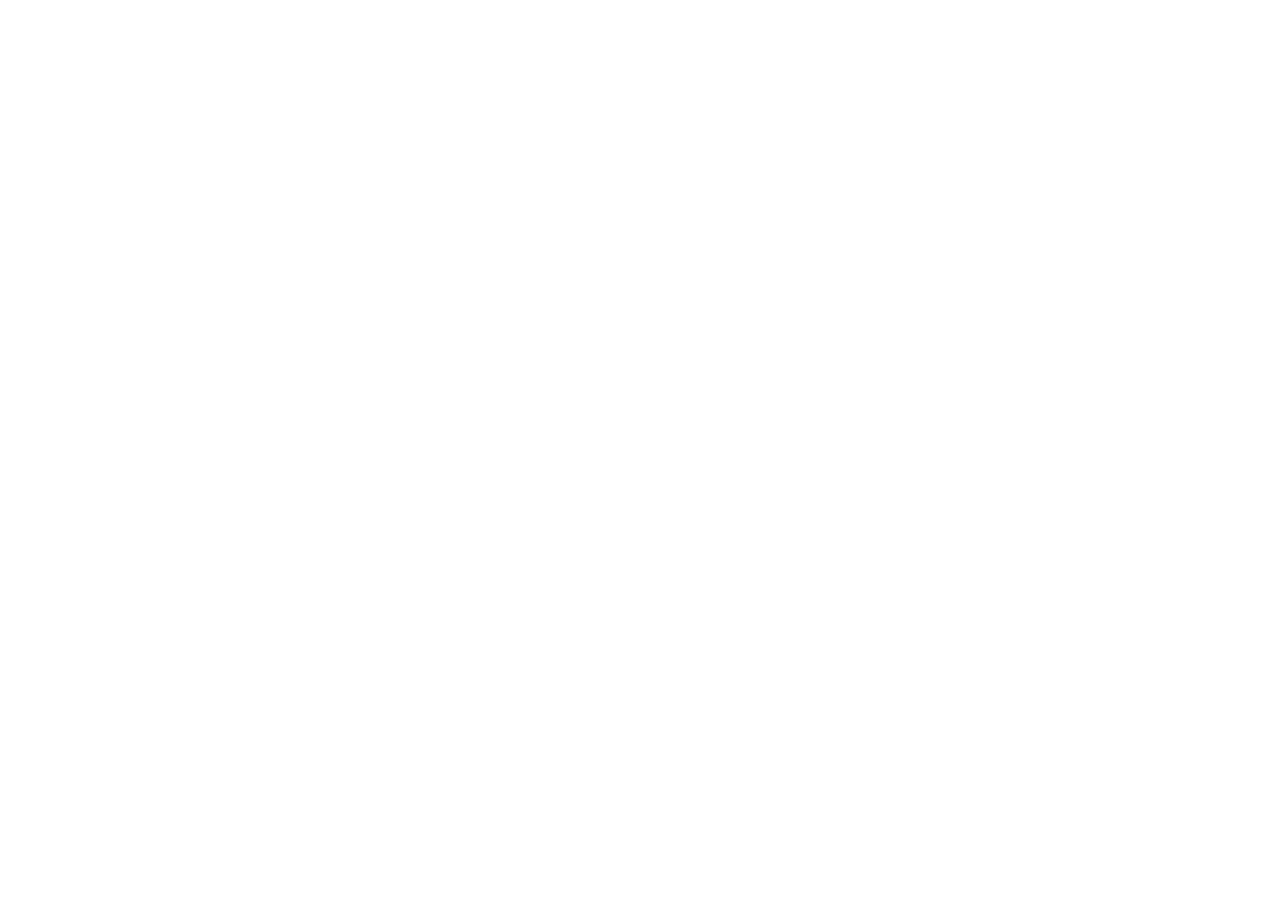
==== index.html @ 32420df8 "starting new repo" ====
<!DOCTYPE html>
<html lang="en">

<head>
    <meta charset="utf-8">
    <meta name="viewport" content="width=device-width, initial-scale=1, shrink-to-fit=no">
</head>

<body>
    <section id="app"></section>
    <script type="module">
        import init from '/pkg/package.js';
        init('/pkg/package_bg.wasm');
    </script>
</body>

</html>
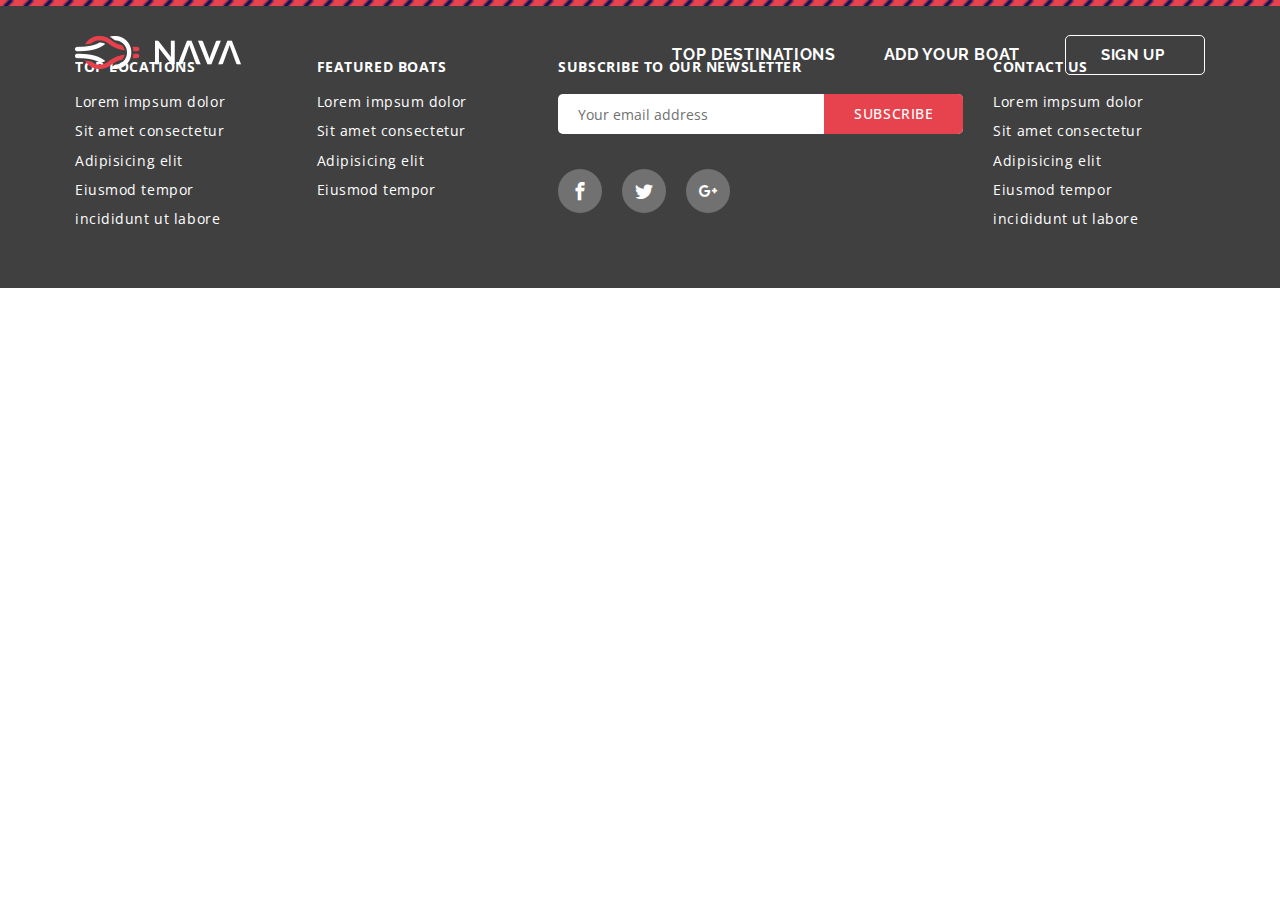
==== commit ad1b838c: "added theme" ====
--- a/index.html
+++ b/index.html
@@ -3,15 +3,117 @@
 
 <head>
     <meta charset="utf-8">
-    <meta name="viewport" content="width=device-width, initial-scale=1, shrink-to-fit=no">
+    <meta name="viewport" content="width=device-width, initial-scale=1, maximum-scale=1" />
+    <meta name="description" content="Traveling HTML5 Template" />
+    <meta name="author" content="Design Hooks" />
+    <link href="https://fonts.googleapis.com/css?family=Open+Sans:400,700|Raleway:400,700" rel="stylesheet" />
+    <link href="img/favicon.png" type="image/x-icon" rel="shortcut icon" />
+    <link href="css/screen.css" rel="stylesheet" />
 </head>
 
-<body>
-    <section id="app"></section>
+<body class="home" id="page">
+    <!-- Header -->
+    <header class="main-header">
+    <div class="container">
+        <div class="header-content">
+            <a href="index.html">
+                <img src="img/site-identity.png" alt="site identity" />
+            </a>
+
+            <nav class="site-nav">
+                <ul class="clean-list site-links">
+                <li>
+                    <a href="#">Top Destinations</a>
+                </li>
+                <li>
+                    <a href="#">Add your boat</a>
+                </li>
+                </ul>
+
+                <a href="#" class="btn btn-outlined">Sign up</a>
+            </nav>
+        </div>
+    </div>
+    </header>
+    <div class="content-box">
+        <section id="app"></section>
+    </div>
+
+    <!-- Footer -->
+    <footer class="main-footer">
+        <div class="container">
+           <div class="row">
+              <div class="col-md-5">
+                 <div class="widget widget_links">
+                    <h5 class="widget-title">Top Locations</h5>
+                    <ul>
+                       <li><a href="#">Lorem impsum dolor</a></li>
+                       <li><a href="#">Sit amet consectetur</a></li>
+                       <li><a href="#">Adipisicing elit</a></li>
+                       <li><a href="#">Eiusmod tempor</a></li>
+                       <li><a href="#">incididunt ut labore</a></li>
+                    </ul>
+                 </div>
+              </div>
+
+              <div class="col-md-5">
+                 <div class="widget widget_links">
+                    <h5 class="widget-title">Featured Boats</h5>
+                    <ul>
+                       <li><a href="#">Lorem impsum dolor</a></li>
+                       <li><a href="#">Sit amet consectetur</a></li>
+                       <li><a href="#">Adipisicing elit</a></li>
+                       <li><a href="#">Eiusmod tempor</a></li>
+                    </ul>
+                 </div>
+              </div>
+
+              <div class="col-md-9">
+                 <div class="widget widget_social">
+                    <h5 class="widget-title">Subscribe to our newsletter</h5>
+                    <form class="subscribe-form">
+                       <div class="input-line">
+                          <input type="text" name="subscribe-email" value="" placeholder="Your email address" />
+                       </div>
+                       <button type="button" name="subscribe-submit" class="btn btn-special no-icon">Subscribe</button>
+                    </form>
+
+                    <ul class="clean-list social-block">
+                       <li>
+                          <a href="#"><i class="icon-facebook"></i></a>
+                       </li>
+                       <li>
+                          <a href="#"><i class="icon-twitter"></i></a>
+                       </li>
+                       <li>
+                          <a href="#"><i class="icon-google-plus"></i></a>
+                       </li>
+                    </ul>
+                 </div>
+              </div>
+
+              <div class="col-md-5">
+                 <div class="widget widget_links">
+                    <h5 class="widget-title">Contact us</h5>
+                    <ul>
+                       <li><a href="#">Lorem impsum dolor</a></li>
+                       <li><a href="#">Sit amet consectetur</a></li>
+                       <li><a href="#">Adipisicing elit</a></li>
+                       <li><a href="#">Eiusmod tempor</a></li>
+                       <li><a href="#">incididunt ut labore</a></li>
+                    </ul>
+                 </div>
+              </div>
+           </div>
+        </div>
+     </footer>
+    <!-- Scripts -->
     <script type="module">
         import init from '/pkg/package.js';
         init('/pkg/package_bg.wasm');
     </script>
+    <script src="js/jquery.js"></script>
+    <script src="js/functions.js"></script>    
 </body>
 
 </html>--- a/css/screen.css
+++ b/css/screen.css
@@ -0,0 +1,3208 @@
+@charset "UTF-8";
+/* ------------------------------------------------------------------
+ * [Table of contents]
+ *
+ * 1. Reset
+ * 3. Bootsrap GS
+ * 2. Base Styling
+ * 4. Animations
+ * 5. WordPress Styles
+ * 6. Tables
+ * 7. Forms
+ * 8. Buttons
+ *
+ * 9. UI Components
+ * 		9.1. Header
+ * 		9.2. Footer
+ * 		9.3. Sections
+ * 		9.4. Components
+ *
+ * ------------------------------------------------------------------ */
+/* */
+/* */
+/* */
+/* */
+/* ----------------- 1. Reset ----------------- */
+html {
+  font-family: sans-serif;
+  -ms-text-size-adjust: 100%;
+  -webkit-text-size-adjust: 100%;
+}
+
+body {
+  margin: 0;
+}
+
+article, aside, details, figcaption, figure, footer, header, hgroup, main, menu, nav, section, summary {
+  display: block;
+}
+
+audio, canvas, progress, video {
+  display: inline-block;
+  vertical-align: baseline;
+}
+
+audio:not([controls]) {
+  display: none;
+  height: 0;
+}
+
+[hidden], template {
+  display: none;
+}
+
+a {
+  background-color: transparent;
+}
+a:active, a:hover {
+  outline: 0;
+}
+
+abbr[title] {
+  border-bottom: 1px dotted;
+}
+
+b, strong {
+  font-weight: bold;
+}
+
+dfn {
+  font-style: italic;
+}
+
+h1 {
+  font-size: 2em;
+  margin: 0.67em 0;
+}
+
+mark {
+  background: #ff0;
+  color: #000;
+}
+
+small {
+  font-size: 80%;
+}
+
+sub {
+  font-size: 75%;
+  line-height: 0;
+  position: relative;
+  vertical-align: baseline;
+}
+
+sup {
+  font-size: 75%;
+  line-height: 0;
+  position: relative;
+  vertical-align: baseline;
+  top: -0.5em;
+}
+
+sub {
+  bottom: -0.25em;
+}
+
+img {
+  border: 0;
+}
+
+svg:not(:root) {
+  overflow: hidden;
+}
+
+figure {
+  margin: 1em 40px;
+}
+
+hr {
+  -webkit-box-sizing: content-box;
+  -moz-box-sizing: content-box;
+  box-sizing: content-box;
+  height: 0;
+}
+
+pre {
+  overflow: auto;
+}
+
+code, kbd, pre, samp {
+  font-family: monospace, monospace;
+  font-size: 1em;
+}
+
+button, input, optgroup, select, textarea {
+  color: inherit;
+  font: inherit;
+  margin: 0;
+}
+
+button {
+  overflow: visible;
+  text-transform: none;
+}
+
+select {
+  text-transform: none;
+}
+
+button, html input[type="button"] {
+  -webkit-appearance: button;
+  cursor: pointer;
+}
+
+input[type="reset"], input[type="submit"] {
+  -webkit-appearance: button;
+  cursor: pointer;
+}
+
+button[disabled], html input[disabled] {
+  cursor: default;
+}
+
+button::-moz-focus-inner {
+  border: 0;
+  padding: 0;
+}
+
+input {
+  line-height: normal;
+}
+input::-moz-focus-inner {
+  border: 0;
+  padding: 0;
+}
+input[type="checkbox"], input[type="radio"] {
+  -webkit-box-sizing: border-box;
+  -moz-box-sizing: border-box;
+  box-sizing: border-box;
+  padding: 0;
+}
+input[type="number"]::-webkit-inner-spin-button, input[type="number"]::-webkit-outer-spin-button {
+  height: auto;
+}
+input[type="search"] {
+  -webkit-appearance: textfield;
+  -webkit-box-sizing: content-box;
+  -moz-box-sizing: content-box;
+  box-sizing: content-box;
+}
+input[type="search"]::-webkit-search-cancel-button, input[type="search"]::-webkit-search-decoration {
+  -webkit-appearance: none;
+}
+
+fieldset {
+  border: 1px solid #c0c0c0;
+  margin: 0 2px;
+  padding: 0.35em 0.625em 0.75em;
+}
+
+legend {
+  border: 0;
+  padding: 0;
+}
+
+textarea {
+  overflow: auto;
+}
+
+optgroup {
+  font-weight: bold;
+}
+
+table {
+  border-collapse: collapse;
+  border-spacing: 0;
+}
+
+td, th {
+  padding: 0;
+}
+
+/* ----------------- 2. Grid System ----------------- */
+.img-responsive {
+  display: block;
+  max-width: 100%;
+  height: auto;
+}
+
+.img-rounded {
+  border-radius: 6px;
+}
+
+.img-thumbnail {
+  padding: 4px;
+  line-height: 1.42857;
+  background-color: #ffffff;
+  border: 1px solid #dddddd;
+  border-radius: 4px;
+  -webkit-transition: all 0.2s ease-in-out;
+  -o-transition: all 0.2s ease-in-out;
+  transition: all 0.2s ease-in-out;
+  display: inline-block;
+  max-width: 100%;
+  height: auto;
+}
+
+.img-circle {
+  border-radius: 50%;
+}
+
+hr {
+  margin-top: 20px;
+  margin-bottom: 20px;
+  border: 0;
+  border-top: 1px solid #eeeeee;
+}
+
+.sr-only {
+  position: absolute;
+  width: 1px;
+  height: 1px;
+  margin: -1px;
+  padding: 0;
+  overflow: hidden;
+  clip: rect(0, 0, 0, 0);
+  border: 0;
+}
+
+.sr-only-focusable:active, .sr-only-focusable:focus {
+  position: static;
+  width: auto;
+  height: auto;
+  margin: 0;
+  overflow: visible;
+  clip: auto;
+}
+
+[role="button"] {
+  cursor: pointer;
+}
+
+.container, .container-fluid {
+  margin-right: auto;
+  margin-left: auto;
+  padding-left: 15px;
+  padding-right: 15px;
+}
+
+@media (min-width: 768px) {
+  .container {
+    width: 740px;
+  }
+}
+@media (min-width: 992px) {
+  .container {
+    width: 960px;
+  }
+}
+@media (min-width: 1200px) {
+  .container {
+    width: 1160px;
+  }
+}
+.row {
+  margin-left: -15px;
+  margin-right: -15px;
+}
+
+.col-xs-1, .col-sm-1, .col-md-1, .col-lg-1, .col-xs-2, .col-sm-2, .col-md-2, .col-lg-2, .col-xs-3, .col-sm-3, .col-md-3, .col-lg-3, .col-xs-4, .col-sm-4, .col-md-4, .col-lg-4, .col-xs-5, .col-sm-5, .col-md-5, .col-lg-5, .col-xs-6, .col-sm-6, .col-md-6, .col-lg-6, .col-xs-7, .col-sm-7, .col-md-7, .col-lg-7, .col-xs-8, .col-sm-8, .col-md-8, .col-lg-8, .col-xs-9, .col-sm-9, .col-md-9, .col-lg-9, .col-xs-10, .col-sm-10, .col-md-10, .col-lg-10, .col-xs-11, .col-sm-11, .col-md-11, .col-lg-11, .col-xs-12, .col-sm-12, .col-md-12, .col-lg-12, .col-xs-13, .col-sm-13, .col-md-13, .col-lg-13, .col-xs-14, .col-sm-14, .col-md-14, .col-lg-14, .col-xs-15, .col-sm-15, .col-md-15, .col-lg-15, .col-xs-16, .col-sm-16, .col-md-16, .col-lg-16, .col-xs-17, .col-sm-17, .col-md-17, .col-lg-17, .col-xs-18, .col-sm-18, .col-md-18, .col-lg-18, .col-xs-19, .col-sm-19, .col-md-19, .col-lg-19, .col-xs-20, .col-sm-20, .col-md-20, .col-lg-20, .col-xs-21, .col-sm-21, .col-md-21, .col-lg-21, .col-xs-22, .col-sm-22, .col-md-22, .col-lg-22, .col-xs-23, .col-sm-23, .col-md-23, .col-lg-23, .col-xs-24, .col-sm-24, .col-md-24, .col-lg-24 {
+  position: relative;
+  min-height: 1px;
+  padding-left: 15px;
+  padding-right: 15px;
+}
+
+.col-xs-1, .col-xs-2, .col-xs-3, .col-xs-4, .col-xs-5, .col-xs-6, .col-xs-7, .col-xs-8, .col-xs-9, .col-xs-10, .col-xs-11, .col-xs-12, .col-xs-13, .col-xs-14, .col-xs-15, .col-xs-16, .col-xs-17, .col-xs-18, .col-xs-19, .col-xs-20, .col-xs-21, .col-xs-22, .col-xs-23 {
+  float: left;
+}
+
+.col-xs-24 {
+  float: left;
+  width: 100%;
+}
+
+.col-xs-23 {
+  width: 95.83333%;
+}
+
+.col-xs-22 {
+  width: 91.66667%;
+}
+
+.col-xs-21 {
+  width: 87.5%;
+}
+
+.col-xs-20 {
+  width: 83.33333%;
+}
+
+.col-xs-19 {
+  width: 79.16667%;
+}
+
+.col-xs-18 {
+  width: 75%;
+}
+
+.col-xs-17 {
+  width: 70.83333%;
+}
+
+.col-xs-16 {
+  width: 66.66667%;
+}
+
+.col-xs-15 {
+  width: 62.5%;
+}
+
+.col-xs-14 {
+  width: 58.33333%;
+}
+
+.col-xs-13 {
+  width: 54.16667%;
+}
+
+.col-xs-12 {
+  width: 50%;
+}
+
+.col-xs-11 {
+  width: 45.83333%;
+}
+
+.col-xs-10 {
+  width: 41.66667%;
+}
+
+.col-xs-9 {
+  width: 37.5%;
+}
+
+.col-xs-8 {
+  width: 33.33333%;
+}
+
+.col-xs-7 {
+  width: 29.16667%;
+}
+
+.col-xs-6 {
+  width: 25%;
+}
+
+.col-xs-5 {
+  width: 20.83333%;
+}
+
+.col-xs-4 {
+  width: 16.66667%;
+}
+
+.col-xs-3 {
+  width: 12.5%;
+}
+
+.col-xs-2 {
+  width: 8.33333%;
+}
+
+.col-xs-1 {
+  width: 4.16667%;
+}
+
+.col-xs-pull-24 {
+  right: 100%;
+}
+
+.col-xs-pull-23 {
+  right: 95.83333%;
+}
+
+.col-xs-pull-22 {
+  right: 91.66667%;
+}
+
+.col-xs-pull-21 {
+  right: 87.5%;
+}
+
+.col-xs-pull-20 {
+  right: 83.33333%;
+}
+
+.col-xs-pull-19 {
+  right: 79.16667%;
+}
+
+.col-xs-pull-18 {
+  right: 75%;
+}
+
+.col-xs-pull-17 {
+  right: 70.83333%;
+}
+
+.col-xs-pull-16 {
+  right: 66.66667%;
+}
+
+.col-xs-pull-15 {
+  right: 62.5%;
+}
+
+.col-xs-pull-14 {
+  right: 58.33333%;
+}
+
+.col-xs-pull-13 {
+  right: 54.16667%;
+}
+
+.col-xs-pull-12 {
+  right: 50%;
+}
+
+.col-xs-pull-11 {
+  right: 45.83333%;
+}
+
+.col-xs-pull-10 {
+  right: 41.66667%;
+}
+
+.col-xs-pull-9 {
+  right: 37.5%;
+}
+
+.col-xs-pull-8 {
+  right: 33.33333%;
+}
+
+.col-xs-pull-7 {
+  right: 29.16667%;
+}
+
+.col-xs-pull-6 {
+  right: 25%;
+}
+
+.col-xs-pull-5 {
+  right: 20.83333%;
+}
+
+.col-xs-pull-4 {
+  right: 16.66667%;
+}
+
+.col-xs-pull-3 {
+  right: 12.5%;
+}
+
+.col-xs-pull-2 {
+  right: 8.33333%;
+}
+
+.col-xs-pull-1 {
+  right: 4.16667%;
+}
+
+.col-xs-pull-0 {
+  right: auto;
+}
+
+.col-xs-push-24 {
+  left: 100%;
+}
+
+.col-xs-push-23 {
+  left: 95.83333%;
+}
+
+.col-xs-push-22 {
+  left: 91.66667%;
+}
+
+.col-xs-push-21 {
+  left: 87.5%;
+}
+
+.col-xs-push-20 {
+  left: 83.33333%;
+}
+
+.col-xs-push-19 {
+  left: 79.16667%;
+}
+
+.col-xs-push-18 {
+  left: 75%;
+}
+
+.col-xs-push-17 {
+  left: 70.83333%;
+}
+
+.col-xs-push-16 {
+  left: 66.66667%;
+}
+
+.col-xs-push-15 {
+  left: 62.5%;
+}
+
+.col-xs-push-14 {
+  left: 58.33333%;
+}
+
+.col-xs-push-13 {
+  left: 54.16667%;
+}
+
+.col-xs-push-12 {
+  left: 50%;
+}
+
+.col-xs-push-11 {
+  left: 45.83333%;
+}
+
+.col-xs-push-10 {
+  left: 41.66667%;
+}
+
+.col-xs-push-9 {
+  left: 37.5%;
+}
+
+.col-xs-push-8 {
+  left: 33.33333%;
+}
+
+.col-xs-push-7 {
+  left: 29.16667%;
+}
+
+.col-xs-push-6 {
+  left: 25%;
+}
+
+.col-xs-push-5 {
+  left: 20.83333%;
+}
+
+.col-xs-push-4 {
+  left: 16.66667%;
+}
+
+.col-xs-push-3 {
+  left: 12.5%;
+}
+
+.col-xs-push-2 {
+  left: 8.33333%;
+}
+
+.col-xs-push-1 {
+  left: 4.16667%;
+}
+
+.col-xs-push-0 {
+  left: auto;
+}
+
+.col-xs-offset-24 {
+  margin-left: 100%;
+}
+
+.col-xs-offset-23 {
+  margin-left: 95.83333%;
+}
+
+.col-xs-offset-22 {
+  margin-left: 91.66667%;
+}
+
+.col-xs-offset-21 {
+  margin-left: 87.5%;
+}
+
+.col-xs-offset-20 {
+  margin-left: 83.33333%;
+}
+
+.col-xs-offset-19 {
+  margin-left: 79.16667%;
+}
+
+.col-xs-offset-18 {
+  margin-left: 75%;
+}
+
+.col-xs-offset-17 {
+  margin-left: 70.83333%;
+}
+
+.col-xs-offset-16 {
+  margin-left: 66.66667%;
+}
+
+.col-xs-offset-15 {
+  margin-left: 62.5%;
+}
+
+.col-xs-offset-14 {
+  margin-left: 58.33333%;
+}
+
+.col-xs-offset-13 {
+  margin-left: 54.16667%;
+}
+
+.col-xs-offset-12 {
+  margin-left: 50%;
+}
+
+.col-xs-offset-11 {
+  margin-left: 45.83333%;
+}
+
+.col-xs-offset-10 {
+  margin-left: 41.66667%;
+}
+
+.col-xs-offset-9 {
+  margin-left: 37.5%;
+}
+
+.col-xs-offset-8 {
+  margin-left: 33.33333%;
+}
+
+.col-xs-offset-7 {
+  margin-left: 29.16667%;
+}
+
+.col-xs-offset-6 {
+  margin-left: 25%;
+}
+
+.col-xs-offset-5 {
+  margin-left: 20.83333%;
+}
+
+.col-xs-offset-4 {
+  margin-left: 16.66667%;
+}
+
+.col-xs-offset-3 {
+  margin-left: 12.5%;
+}
+
+.col-xs-offset-2 {
+  margin-left: 8.33333%;
+}
+
+.col-xs-offset-1 {
+  margin-left: 4.16667%;
+}
+
+.col-xs-offset-0 {
+  margin-left: 0%;
+}
+
+@media (min-width: 768px) {
+  .col-sm-1, .col-sm-2, .col-sm-3, .col-sm-4, .col-sm-5, .col-sm-6, .col-sm-7, .col-sm-8, .col-sm-9, .col-sm-10, .col-sm-11, .col-sm-12, .col-sm-13, .col-sm-14, .col-sm-15, .col-sm-16, .col-sm-17, .col-sm-18, .col-sm-19, .col-sm-20, .col-sm-21, .col-sm-22, .col-sm-23 {
+    float: left;
+  }
+
+  .col-sm-24 {
+    float: left;
+    width: 100%;
+  }
+
+  .col-sm-23 {
+    width: 95.83333%;
+  }
+
+  .col-sm-22 {
+    width: 91.66667%;
+  }
+
+  .col-sm-21 {
+    width: 87.5%;
+  }
+
+  .col-sm-20 {
+    width: 83.33333%;
+  }
+
+  .col-sm-19 {
+    width: 79.16667%;
+  }
+
+  .col-sm-18 {
+    width: 75%;
+  }
+
+  .col-sm-17 {
+    width: 70.83333%;
+  }
+
+  .col-sm-16 {
+    width: 66.66667%;
+  }
+
+  .col-sm-15 {
+    width: 62.5%;
+  }
+
+  .col-sm-14 {
+    width: 58.33333%;
+  }
+
+  .col-sm-13 {
+    width: 54.16667%;
+  }
+
+  .col-sm-12 {
+    width: 50%;
+  }
+
+  .col-sm-11 {
+    width: 45.83333%;
+  }
+
+  .col-sm-10 {
+    width: 41.66667%;
+  }
+
+  .col-sm-9 {
+    width: 37.5%;
+  }
+
+  .col-sm-8 {
+    width: 33.33333%;
+  }
+
+  .col-sm-7 {
+    width: 29.16667%;
+  }
+
+  .col-sm-6 {
+    width: 25%;
+  }
+
+  .col-sm-5 {
+    width: 20.83333%;
+  }
+
+  .col-sm-4 {
+    width: 16.66667%;
+  }
+
+  .col-sm-3 {
+    width: 12.5%;
+  }
+
+  .col-sm-2 {
+    width: 8.33333%;
+  }
+
+  .col-sm-1 {
+    width: 4.16667%;
+  }
+
+  .col-sm-pull-24 {
+    right: 100%;
+  }
+
+  .col-sm-pull-23 {
+    right: 95.83333%;
+  }
+
+  .col-sm-pull-22 {
+    right: 91.66667%;
+  }
+
+  .col-sm-pull-21 {
+    right: 87.5%;
+  }
+
+  .col-sm-pull-20 {
+    right: 83.33333%;
+  }
+
+  .col-sm-pull-19 {
+    right: 79.16667%;
+  }
+
+  .col-sm-pull-18 {
+    right: 75%;
+  }
+
+  .col-sm-pull-17 {
+    right: 70.83333%;
+  }
+
+  .col-sm-pull-16 {
+    right: 66.66667%;
+  }
+
+  .col-sm-pull-15 {
+    right: 62.5%;
+  }
+
+  .col-sm-pull-14 {
+    right: 58.33333%;
+  }
+
+  .col-sm-pull-13 {
+    right: 54.16667%;
+  }
+
+  .col-sm-pull-12 {
+    right: 50%;
+  }
+
+  .col-sm-pull-11 {
+    right: 45.83333%;
+  }
+
+  .col-sm-pull-10 {
+    right: 41.66667%;
+  }
+
+  .col-sm-pull-9 {
+    right: 37.5%;
+  }
+
+  .col-sm-pull-8 {
+    right: 33.33333%;
+  }
+
+  .col-sm-pull-7 {
+    right: 29.16667%;
+  }
+
+  .col-sm-pull-6 {
+    right: 25%;
+  }
+
+  .col-sm-pull-5 {
+    right: 20.83333%;
+  }
+
+  .col-sm-pull-4 {
+    right: 16.66667%;
+  }
+
+  .col-sm-pull-3 {
+    right: 12.5%;
+  }
+
+  .col-sm-pull-2 {
+    right: 8.33333%;
+  }
+
+  .col-sm-pull-1 {
+    right: 4.16667%;
+  }
+
+  .col-sm-pull-0 {
+    right: auto;
+  }
+
+  .col-sm-push-24 {
+    left: 100%;
+  }
+
+  .col-sm-push-23 {
+    left: 95.83333%;
+  }
+
+  .col-sm-push-22 {
+    left: 91.66667%;
+  }
+
+  .col-sm-push-21 {
+    left: 87.5%;
+  }
+
+  .col-sm-push-20 {
+    left: 83.33333%;
+  }
+
+  .col-sm-push-19 {
+    left: 79.16667%;
+  }
+
+  .col-sm-push-18 {
+    left: 75%;
+  }
+
+  .col-sm-push-17 {
+    left: 70.83333%;
+  }
+
+  .col-sm-push-16 {
+    left: 66.66667%;
+  }
+
+  .col-sm-push-15 {
+    left: 62.5%;
+  }
+
+  .col-sm-push-14 {
+    left: 58.33333%;
+  }
+
+  .col-sm-push-13 {
+    left: 54.16667%;
+  }
+
+  .col-sm-push-12 {
+    left: 50%;
+  }
+
+  .col-sm-push-11 {
+    left: 45.83333%;
+  }
+
+  .col-sm-push-10 {
+    left: 41.66667%;
+  }
+
+  .col-sm-push-9 {
+    left: 37.5%;
+  }
+
+  .col-sm-push-8 {
+    left: 33.33333%;
+  }
+
+  .col-sm-push-7 {
+    left: 29.16667%;
+  }
+
+  .col-sm-push-6 {
+    left: 25%;
+  }
+
+  .col-sm-push-5 {
+    left: 20.83333%;
+  }
+
+  .col-sm-push-4 {
+    left: 16.66667%;
+  }
+
+  .col-sm-push-3 {
+    left: 12.5%;
+  }
+
+  .col-sm-push-2 {
+    left: 8.33333%;
+  }
+
+  .col-sm-push-1 {
+    left: 4.16667%;
+  }
+
+  .col-sm-push-0 {
+    left: auto;
+  }
+
+  .col-sm-offset-24 {
+    margin-left: 100%;
+  }
+
+  .col-sm-offset-23 {
+    margin-left: 95.83333%;
+  }
+
+  .col-sm-offset-22 {
+    margin-left: 91.66667%;
+  }
+
+  .col-sm-offset-21 {
+    margin-left: 87.5%;
+  }
+
+  .col-sm-offset-20 {
+    margin-left: 83.33333%;
+  }
+
+  .col-sm-offset-19 {
+    margin-left: 79.16667%;
+  }
+
+  .col-sm-offset-18 {
+    margin-left: 75%;
+  }
+
+  .col-sm-offset-17 {
+    margin-left: 70.83333%;
+  }
+
+  .col-sm-offset-16 {
+    margin-left: 66.66667%;
+  }
+
+  .col-sm-offset-15 {
+    margin-left: 62.5%;
+  }
+
+  .col-sm-offset-14 {
+    margin-left: 58.33333%;
+  }
+
+  .col-sm-offset-13 {
+    margin-left: 54.16667%;
+  }
+
+  .col-sm-offset-12 {
+    margin-left: 50%;
+  }
+
+  .col-sm-offset-11 {
+    margin-left: 45.83333%;
+  }
+
+  .col-sm-offset-10 {
+    margin-left: 41.66667%;
+  }
+
+  .col-sm-offset-9 {
+    margin-left: 37.5%;
+  }
+
+  .col-sm-offset-8 {
+    margin-left: 33.33333%;
+  }
+
+  .col-sm-offset-7 {
+    margin-left: 29.16667%;
+  }
+
+  .col-sm-offset-6 {
+    margin-left: 25%;
+  }
+
+  .col-sm-offset-5 {
+    margin-left: 20.83333%;
+  }
+
+  .col-sm-offset-4 {
+    margin-left: 16.66667%;
+  }
+
+  .col-sm-offset-3 {
+    margin-left: 12.5%;
+  }
+
+  .col-sm-offset-2 {
+    margin-left: 8.33333%;
+  }
+
+  .col-sm-offset-1 {
+    margin-left: 4.16667%;
+  }
+
+  .col-sm-offset-0 {
+    margin-left: 0%;
+  }
+}
+@media (min-width: 992px) {
+  .col-md-1, .col-md-2, .col-md-3, .col-md-4, .col-md-5, .col-md-6, .col-md-7, .col-md-8, .col-md-9, .col-md-10, .col-md-11, .col-md-12, .col-md-13, .col-md-14, .col-md-15, .col-md-16, .col-md-17, .col-md-18, .col-md-19, .col-md-20, .col-md-21, .col-md-22, .col-md-23 {
+    float: left;
+  }
+
+  .col-md-24 {
+    float: left;
+    width: 100%;
+  }
+
+  .col-md-23 {
+    width: 95.83333%;
+  }
+
+  .col-md-22 {
+    width: 91.66667%;
+  }
+
+  .col-md-21 {
+    width: 87.5%;
+  }
+
+  .col-md-20 {
+    width: 83.33333%;
+  }
+
+  .col-md-19 {
+    width: 79.16667%;
+  }
+
+  .col-md-18 {
+    width: 75%;
+  }
+
+  .col-md-17 {
+    width: 70.83333%;
+  }
+
+  .col-md-16 {
+    width: 66.66667%;
+  }
+
+  .col-md-15 {
+    width: 62.5%;
+  }
+
+  .col-md-14 {
+    width: 58.33333%;
+  }
+
+  .col-md-13 {
+    width: 54.16667%;
+  }
+
+  .col-md-12 {
+    width: 50%;
+  }
+
+  .col-md-11 {
+    width: 45.83333%;
+  }
+
+  .col-md-10 {
+    width: 41.66667%;
+  }
+
+  .col-md-9 {
+    width: 37.5%;
+  }
+
+  .col-md-8 {
+    width: 33.33333%;
+  }
+
+  .col-md-7 {
+    width: 29.16667%;
+  }
+
+  .col-md-6 {
+    width: 25%;
+  }
+
+  .col-md-5 {
+    width: 20.83333%;
+  }
+
+  .col-md-4 {
+    width: 16.66667%;
+  }
+
+  .col-md-3 {
+    width: 12.5%;
+  }
+
+  .col-md-2 {
+    width: 8.33333%;
+  }
+
+  .col-md-1 {
+    width: 4.16667%;
+  }
+
+  .col-md-pull-24 {
+    right: 100%;
+  }
+
+  .col-md-pull-23 {
+    right: 95.83333%;
+  }
+
+  .col-md-pull-22 {
+    right: 91.66667%;
+  }
+
+  .col-md-pull-21 {
+    right: 87.5%;
+  }
+
+  .col-md-pull-20 {
+    right: 83.33333%;
+  }
+
+  .col-md-pull-19 {
+    right: 79.16667%;
+  }
+
+  .col-md-pull-18 {
+    right: 75%;
+  }
+
+  .col-md-pull-17 {
+    right: 70.83333%;
+  }
+
+  .col-md-pull-16 {
+    right: 66.66667%;
+  }
+
+  .col-md-pull-15 {
+    right: 62.5%;
+  }
+
+  .col-md-pull-14 {
+    right: 58.33333%;
+  }
+
+  .col-md-pull-13 {
+    right: 54.16667%;
+  }
+
+  .col-md-pull-12 {
+    right: 50%;
+  }
+
+  .col-md-pull-11 {
+    right: 45.83333%;
+  }
+
+  .col-md-pull-10 {
+    right: 41.66667%;
+  }
+
+  .col-md-pull-9 {
+    right: 37.5%;
+  }
+
+  .col-md-pull-8 {
+    right: 33.33333%;
+  }
+
+  .col-md-pull-7 {
+    right: 29.16667%;
+  }
+
+  .col-md-pull-6 {
+    right: 25%;
+  }
+
+  .col-md-pull-5 {
+    right: 20.83333%;
+  }
+
+  .col-md-pull-4 {
+    right: 16.66667%;
+  }
+
+  .col-md-pull-3 {
+    right: 12.5%;
+  }
+
+  .col-md-pull-2 {
+    right: 8.33333%;
+  }
+
+  .col-md-pull-1 {
+    right: 4.16667%;
+  }
+
+  .col-md-pull-0 {
+    right: auto;
+  }
+
+  .col-md-push-24 {
+    left: 100%;
+  }
+
+  .col-md-push-23 {
+    left: 95.83333%;
+  }
+
+  .col-md-push-22 {
+    left: 91.66667%;
+  }
+
+  .col-md-push-21 {
+    left: 87.5%;
+  }
+
+  .col-md-push-20 {
+    left: 83.33333%;
+  }
+
+  .col-md-push-19 {
+    left: 79.16667%;
+  }
+
+  .col-md-push-18 {
+    left: 75%;
+  }
+
+  .col-md-push-17 {
+    left: 70.83333%;
+  }
+
+  .col-md-push-16 {
+    left: 66.66667%;
+  }
+
+  .col-md-push-15 {
+    left: 62.5%;
+  }
+
+  .col-md-push-14 {
+    left: 58.33333%;
+  }
+
+  .col-md-push-13 {
+    left: 54.16667%;
+  }
+
+  .col-md-push-12 {
+    left: 50%;
+  }
+
+  .col-md-push-11 {
+    left: 45.83333%;
+  }
+
+  .col-md-push-10 {
+    left: 41.66667%;
+  }
+
+  .col-md-push-9 {
+    left: 37.5%;
+  }
+
+  .col-md-push-8 {
+    left: 33.33333%;
+  }
+
+  .col-md-push-7 {
+    left: 29.16667%;
+  }
+
+  .col-md-push-6 {
+    left: 25%;
+  }
+
+  .col-md-push-5 {
+    left: 20.83333%;
+  }
+
+  .col-md-push-4 {
+    left: 16.66667%;
+  }
+
+  .col-md-push-3 {
+    left: 12.5%;
+  }
+
+  .col-md-push-2 {
+    left: 8.33333%;
+  }
+
+  .col-md-push-1 {
+    left: 4.16667%;
+  }
+
+  .col-md-push-0 {
+    left: auto;
+  }
+
+  .col-md-offset-24 {
+    margin-left: 100%;
+  }
+
+  .col-md-offset-23 {
+    margin-left: 95.83333%;
+  }
+
+  .col-md-offset-22 {
+    margin-left: 91.66667%;
+  }
+
+  .col-md-offset-21 {
+    margin-left: 87.5%;
+  }
+
+  .col-md-offset-20 {
+    margin-left: 83.33333%;
+  }
+
+  .col-md-offset-19 {
+    margin-left: 79.16667%;
+  }
+
+  .col-md-offset-18 {
+    margin-left: 75%;
+  }
+
+  .col-md-offset-17 {
+    margin-left: 70.83333%;
+  }
+
+  .col-md-offset-16 {
+    margin-left: 66.66667%;
+  }
+
+  .col-md-offset-15 {
+    margin-left: 62.5%;
+  }
+
+  .col-md-offset-14 {
+    margin-left: 58.33333%;
+  }
+
+  .col-md-offset-13 {
+    margin-left: 54.16667%;
+  }
+
+  .col-md-offset-12 {
+    margin-left: 50%;
+  }
+
+  .col-md-offset-11 {
+    margin-left: 45.83333%;
+  }
+
+  .col-md-offset-10 {
+    margin-left: 41.66667%;
+  }
+
+  .col-md-offset-9 {
+    margin-left: 37.5%;
+  }
+
+  .col-md-offset-8 {
+    margin-left: 33.33333%;
+  }
+
+  .col-md-offset-7 {
+    margin-left: 29.16667%;
+  }
+
+  .col-md-offset-6 {
+    margin-left: 25%;
+  }
+
+  .col-md-offset-5 {
+    margin-left: 20.83333%;
+  }
+
+  .col-md-offset-4 {
+    margin-left: 16.66667%;
+  }
+
+  .col-md-offset-3 {
+    margin-left: 12.5%;
+  }
+
+  .col-md-offset-2 {
+    margin-left: 8.33333%;
+  }
+
+  .col-md-offset-1 {
+    margin-left: 4.16667%;
+  }
+
+  .col-md-offset-0 {
+    margin-left: 0%;
+  }
+}
+@media (min-width: 1200px) {
+  .col-lg-1, .col-lg-2, .col-lg-3, .col-lg-4, .col-lg-5, .col-lg-6, .col-lg-7, .col-lg-8, .col-lg-9, .col-lg-10, .col-lg-11, .col-lg-12, .col-lg-13, .col-lg-14, .col-lg-15, .col-lg-16, .col-lg-17, .col-lg-18, .col-lg-19, .col-lg-20, .col-lg-21, .col-lg-22, .col-lg-23 {
+    float: left;
+  }
+
+  .col-lg-24 {
+    float: left;
+    width: 100%;
+  }
+
+  .col-lg-23 {
+    width: 95.83333%;
+  }
+
+  .col-lg-22 {
+    width: 91.66667%;
+  }
+
+  .col-lg-21 {
+    width: 87.5%;
+  }
+
+  .col-lg-20 {
+    width: 83.33333%;
+  }
+
+  .col-lg-19 {
+    width: 79.16667%;
+  }
+
+  .col-lg-18 {
+    width: 75%;
+  }
+
+  .col-lg-17 {
+    width: 70.83333%;
+  }
+
+  .col-lg-16 {
+    width: 66.66667%;
+  }
+
+  .col-lg-15 {
+    width: 62.5%;
+  }
+
+  .col-lg-14 {
+    width: 58.33333%;
+  }
+
+  .col-lg-13 {
+    width: 54.16667%;
+  }
+
+  .col-lg-12 {
+    width: 50%;
+  }
+
+  .col-lg-11 {
+    width: 45.83333%;
+  }
+
+  .col-lg-10 {
+    width: 41.66667%;
+  }
+
+  .col-lg-9 {
+    width: 37.5%;
+  }
+
+  .col-lg-8 {
+    width: 33.33333%;
+  }
+
+  .col-lg-7 {
+    width: 29.16667%;
+  }
+
+  .col-lg-6 {
+    width: 25%;
+  }
+
+  .col-lg-5 {
+    width: 20.83333%;
+  }
+
+  .col-lg-4 {
+    width: 16.66667%;
+  }
+
+  .col-lg-3 {
+    width: 12.5%;
+  }
+
+  .col-lg-2 {
+    width: 8.33333%;
+  }
+
+  .col-lg-1 {
+    width: 4.16667%;
+  }
+
+  .col-lg-pull-24 {
+    right: 100%;
+  }
+
+  .col-lg-pull-23 {
+    right: 95.83333%;
+  }
+
+  .col-lg-pull-22 {
+    right: 91.66667%;
+  }
+
+  .col-lg-pull-21 {
+    right: 87.5%;
+  }
+
+  .col-lg-pull-20 {
+    right: 83.33333%;
+  }
+
+  .col-lg-pull-19 {
+    right: 79.16667%;
+  }
+
+  .col-lg-pull-18 {
+    right: 75%;
+  }
+
+  .col-lg-pull-17 {
+    right: 70.83333%;
+  }
+
+  .col-lg-pull-16 {
+    right: 66.66667%;
+  }
+
+  .col-lg-pull-15 {
+    right: 62.5%;
+  }
+
+  .col-lg-pull-14 {
+    right: 58.33333%;
+  }
+
+  .col-lg-pull-13 {
+    right: 54.16667%;
+  }
+
+  .col-lg-pull-12 {
+    right: 50%;
+  }
+
+  .col-lg-pull-11 {
+    right: 45.83333%;
+  }
+
+  .col-lg-pull-10 {
+    right: 41.66667%;
+  }
+
+  .col-lg-pull-9 {
+    right: 37.5%;
+  }
+
+  .col-lg-pull-8 {
+    right: 33.33333%;
+  }
+
+  .col-lg-pull-7 {
+    right: 29.16667%;
+  }
+
+  .col-lg-pull-6 {
+    right: 25%;
+  }
+
+  .col-lg-pull-5 {
+    right: 20.83333%;
+  }
+
+  .col-lg-pull-4 {
+    right: 16.66667%;
+  }
+
+  .col-lg-pull-3 {
+    right: 12.5%;
+  }
+
+  .col-lg-pull-2 {
+    right: 8.33333%;
+  }
+
+  .col-lg-pull-1 {
+    right: 4.16667%;
+  }
+
+  .col-lg-pull-0 {
+    right: auto;
+  }
+
+  .col-lg-push-24 {
+    left: 100%;
+  }
+
+  .col-lg-push-23 {
+    left: 95.83333%;
+  }
+
+  .col-lg-push-22 {
+    left: 91.66667%;
+  }
+
+  .col-lg-push-21 {
+    left: 87.5%;
+  }
+
+  .col-lg-push-20 {
+    left: 83.33333%;
+  }
+
+  .col-lg-push-19 {
+    left: 79.16667%;
+  }
+
+  .col-lg-push-18 {
+    left: 75%;
+  }
+
+  .col-lg-push-17 {
+    left: 70.83333%;
+  }
+
+  .col-lg-push-16 {
+    left: 66.66667%;
+  }
+
+  .col-lg-push-15 {
+    left: 62.5%;
+  }
+
+  .col-lg-push-14 {
+    left: 58.33333%;
+  }
+
+  .col-lg-push-13 {
+    left: 54.16667%;
+  }
+
+  .col-lg-push-12 {
+    left: 50%;
+  }
+
+  .col-lg-push-11 {
+    left: 45.83333%;
+  }
+
+  .col-lg-push-10 {
+    left: 41.66667%;
+  }
+
+  .col-lg-push-9 {
+    left: 37.5%;
+  }
+
+  .col-lg-push-8 {
+    left: 33.33333%;
+  }
+
+  .col-lg-push-7 {
+    left: 29.16667%;
+  }
+
+  .col-lg-push-6 {
+    left: 25%;
+  }
+
+  .col-lg-push-5 {
+    left: 20.83333%;
+  }
+
+  .col-lg-push-4 {
+    left: 16.66667%;
+  }
+
+  .col-lg-push-3 {
+    left: 12.5%;
+  }
+
+  .col-lg-push-2 {
+    left: 8.33333%;
+  }
+
+  .col-lg-push-1 {
+    left: 4.16667%;
+  }
+
+  .col-lg-push-0 {
+    left: auto;
+  }
+
+  .col-lg-offset-24 {
+    margin-left: 100%;
+  }
+
+  .col-lg-offset-23 {
+    margin-left: 95.83333%;
+  }
+
+  .col-lg-offset-22 {
+    margin-left: 91.66667%;
+  }
+
+  .col-lg-offset-21 {
+    margin-left: 87.5%;
+  }
+
+  .col-lg-offset-20 {
+    margin-left: 83.33333%;
+  }
+
+  .col-lg-offset-19 {
+    margin-left: 79.16667%;
+  }
+
+  .col-lg-offset-18 {
+    margin-left: 75%;
+  }
+
+  .col-lg-offset-17 {
+    margin-left: 70.83333%;
+  }
+
+  .col-lg-offset-16 {
+    margin-left: 66.66667%;
+  }
+
+  .col-lg-offset-15 {
+    margin-left: 62.5%;
+  }
+
+  .col-lg-offset-14 {
+    margin-left: 58.33333%;
+  }
+
+  .col-lg-offset-13 {
+    margin-left: 54.16667%;
+  }
+
+  .col-lg-offset-12 {
+    margin-left: 50%;
+  }
+
+  .col-lg-offset-11 {
+    margin-left: 45.83333%;
+  }
+
+  .col-lg-offset-10 {
+    margin-left: 41.66667%;
+  }
+
+  .col-lg-offset-9 {
+    margin-left: 37.5%;
+  }
+
+  .col-lg-offset-8 {
+    margin-left: 33.33333%;
+  }
+
+  .col-lg-offset-7 {
+    margin-left: 29.16667%;
+  }
+
+  .col-lg-offset-6 {
+    margin-left: 25%;
+  }
+
+  .col-lg-offset-5 {
+    margin-left: 20.83333%;
+  }
+
+  .col-lg-offset-4 {
+    margin-left: 16.66667%;
+  }
+
+  .col-lg-offset-3 {
+    margin-left: 12.5%;
+  }
+
+  .col-lg-offset-2 {
+    margin-left: 8.33333%;
+  }
+
+  .col-lg-offset-1 {
+    margin-left: 4.16667%;
+  }
+
+  .col-lg-offset-0 {
+    margin-left: 0%;
+  }
+}
+.clearfix:before, .clearfix:after {
+  content: " ";
+  display: table;
+}
+
+.container:before, .container:after {
+  content: " ";
+  display: table;
+}
+
+.container-fluid:before, .container-fluid:after {
+  content: " ";
+  display: table;
+}
+
+.row:before, .row:after {
+  content: " ";
+  display: table;
+}
+
+.clearfix:after, .container:after, .container-fluid:after, .row:after {
+  clear: both;
+}
+
+.center-block {
+  display: block;
+  margin-left: auto;
+  margin-right: auto;
+}
+
+.pull-right {
+  float: right !important;
+}
+
+.pull-left {
+  float: left !important;
+}
+
+.hide {
+  display: none !important;
+}
+
+.show {
+  display: block !important;
+}
+
+.invisible {
+  visibility: hidden;
+}
+
+.text-hide {
+  font: 0/0 a;
+  color: transparent;
+  text-shadow: none;
+  background-color: transparent;
+  border: 0;
+}
+
+.hidden {
+  display: none !important;
+}
+
+.affix {
+  position: fixed;
+}
+
+@media (max-width: 991px) {
+  .hidden-sm {
+    display: none !important;
+  }
+}
+
+/* ----------------- 3. Base Styling ----------------- */
+@font-face {
+  font-family: "icomoon";
+  src: url("fonts/icomoon.eot?ligyrv");
+  src: url("fonts/icomoon.eot?ligyrv#iefix") format("embedded-opentype"), url("fonts/icomoon.ttf?ligyrv") format("truetype"), url("fonts/icomoon.woff?ligyrv") format("woff"), url("fonts/icomoon.svg?ligyrv#icomoon") format("svg");
+  font-weight: normal;
+  font-style: normal;
+}
+[class^="icon-"], [class*=" icon-"] {
+  /* use !important to prevent issues with browser extensions that change fonts */
+  font-family: "icomoon" !important;
+  display: inline-block;
+  speak: none;
+  font-style: normal;
+  font-weight: normal;
+  font-variant: normal;
+  text-transform: none;
+  line-height: 1;
+  /* Better Font Rendering =========== */
+  -webkit-font-smoothing: antialiased;
+  -moz-osx-font-smoothing: grayscale;
+}
+
+.icon-sailboat:before {
+  content: "";
+}
+
+.icon-location:before {
+  content: "";
+}
+
+.icon-users:before {
+  content: "";
+}
+
+.icon-spinner6:before {
+  content: "";
+}
+
+.icon-amazon:before {
+  content: "";
+}
+
+.icon-google:before {
+  content: "";
+}
+
+.icon-google-plus:before {
+  content: "";
+}
+
+.icon-hangouts:before {
+  content: "";
+}
+
+.icon-facebook:before {
+  content: "";
+}
+
+.icon-spotify:before {
+  content: "";
+}
+
+.icon-telegram:before {
+  content: "";
+}
+
+.icon-twitter:before {
+  content: "";
+}
+
+.icon-vine:before {
+  content: "";
+}
+
+.icon-vimeo:before {
+  content: "";
+}
+
+.icon-tumblr:before {
+  content: "";
+}
+
+.icon-skype:before {
+  content: "";
+}
+
+.icon-linkedin2:before {
+  content: "";
+}
+
+.icon-lastfm:before {
+  content: "";
+}
+
+.icon-paypal:before {
+  content: "";
+}
+
+.icon-chrome:before {
+  content: "";
+}
+
+.icon-firefox:before {
+  content: "";
+}
+
+.icon-IE:before {
+  content: "";
+}
+
+.icon-edge:before {
+  content: "";
+}
+
+* {
+  margin: 0;
+  border: 0;
+  padding: 0;
+  font-size: 100%;
+  box-sizing: border-box;
+}
+*:before, *:after {
+  box-sizing: border-box;
+}
+
+body {
+  font-size: 15px;
+  font-family: "Open Sans", sans-serif;
+  font-size: 15px;
+  line-height: 24px;
+}
+
+h1,
+h2,
+h3,
+h4,
+h5,
+h6 {
+  margin: 0 0 0.5em;
+  font-weight: 700;
+  line-height: 1.35em;
+}
+@media (max-width: 1200px) {
+  h1,
+  h2,
+  h3,
+  h4,
+  h5,
+  h6 {
+    line-height: 1.25em;
+  }
+}
+@media (max-width: 992px) {
+  h1,
+  h2,
+  h3,
+  h4,
+  h5,
+  h6 {
+    line-height: 1.2em;
+  }
+}
+@media (max-width: 768px) {
+  h1,
+  h2,
+  h3,
+  h4,
+  h5,
+  h6 {
+    line-height: 1.15em;
+  }
+}
+
+h1 {
+  font-size: 40px;
+}
+@media (max-width: 1200px) {
+  h1 {
+    font-size: 36px;
+  }
+}
+@media (max-width: 992px) {
+  h1 {
+    font-size: 32px;
+  }
+}
+@media (max-width: 768px) {
+  h1 {
+    font-size: 28px;
+  }
+}
+
+h2 {
+  font-size: 30px;
+}
+@media (max-width: 1200px) {
+  h2 {
+    font-size: 26px;
+  }
+}
+@media (max-width: 992px) {
+  h2 {
+    font-size: 22px;
+  }
+}
+@media (max-width: 768px) {
+  h2 {
+    font-size: 18px;
+  }
+}
+
+h3 {
+  font-size: 22px;
+}
+@media (max-width: 1200px) {
+  h3 {
+    font-size: 20px;
+  }
+}
+@media (max-width: 992px) {
+  h3 {
+    font-size: 18px;
+  }
+}
+@media (max-width: 768px) {
+  h3 {
+    font-size: 16px;
+  }
+}
+
+h4 {
+  font-size: 15px;
+}
+
+h5 {
+  font-size: 13px;
+}
+
+h6 {
+  font-size: 11px;
+}
+
+p {
+  letter-spacing: 0.02em;
+  margin: 0 0 1em;
+  font-size: 15px;
+}
+
+img {
+  max-width: 100%;
+  height: auto;
+}
+
+ul,
+ol {
+  letter-spacing: 0.1em;
+  padding: 0 0 0 30px;
+  margin: 0 0 20px;
+  font-size: 13px;
+  color: #a1a1a1;
+}
+
+a {
+  -webkit-transition: all 170ms;
+  transition: all 170ms;
+  text-decoration: none;
+  color: inherit;
+}
+a:hover, a:focus, a:active {
+  text-decoration: none;
+  color: inherit;
+}
+
+html .row-fit {
+  margin: 0;
+}
+html .row-fit [class*="col-"] {
+  padding: 0;
+}
+
+html .row-fit-10 {
+  margin: 0 -5px;
+}
+html .row-fit-10 [class*="col-"] {
+  padding: 0 5px;
+}
+
+html .row-fit-40 {
+  margin: 0 -20px;
+}
+html .row-fit-40 [class*="col-"] {
+  padding: 0 20px;
+}
+
+.no-padding {
+  padding: 0 !important;
+}
+
+.no-margin {
+  margin: 0 !important;
+}
+
+.white-bg {
+  background: #fff !important;
+}
+
+.no-select {
+  -webkit-touch-callout: none;
+  -webkit-user-select: none;
+  -khtml-user-select: none;
+  -moz-user-select: none;
+  -ms-user-select: none;
+}
+
+.align-left {
+  text-align: left;
+}
+
+.align-center {
+  text-align: center;
+}
+
+.align-center-important {
+  text-align: center !important;
+}
+
+.align-right {
+  text-align: right;
+}
+
+.clean-list {
+  list-style-type: none;
+  letter-spacing: 0em;
+  padding: 0;
+  margin: 0;
+}
+.clean-list li {
+  list-style-type: none;
+}
+
+.responsive-media {
+  position: relative;
+  margin: 0 0 30px;
+}
+.responsive-media iframe {
+  position: absolute;
+  height: 100%;
+  width: 100%;
+  bottom: 0;
+  right: 0;
+  left: 0;
+  top: 0;
+}
+.responsive-media.ratio16by9 {
+  padding-bottom: 56.25%;
+}
+
+body {
+  -webkit-transition: all 300ms ease-in-out;
+  transition: all 300ms ease-in-out;
+  opacity: 0;
+}
+body.dom-ready {
+  opacity: 1;
+}
+
+/* ----------------- 4. Animations ----------------- */
+@-webkit-keyframes spin {
+  100% {
+    -webkit-transform: rotate(360deg);
+    -ms-transform: rotate(360deg);
+    transform: rotate(360deg);
+  }
+}
+@-moz-keyframes spin {
+  100% {
+    -webkit-transform: rotate(360deg);
+    -ms-transform: rotate(360deg);
+    transform: rotate(360deg);
+  }
+}
+@keyframes spin {
+  100% {
+    -webkit-transform: rotate(360deg);
+    -ms-transform: rotate(360deg);
+    transform: rotate(360deg);
+  }
+}
+/* ----------------- 5. Wordpress Styles ----------------- */
+.alignleft {
+  float: left;
+  text-align: left;
+  margin-bottom: 20px;
+  margin-right: 20px;
+}
+
+.alignright {
+  float: right;
+  text-align: right;
+  margin-bottom: 20px;
+  margin-left: 20px;
+}
+
+.aligncenter {
+  text-align: center;
+}
+
+.align-left {
+  text-align: left !important;
+}
+
+img.size-full, img.size-large {
+  max-width: 100%;
+  width: auto;
+  height: auto;
+}
+
+.wp-caption {
+  max-width: 100%;
+  position: relative;
+}
+
+.wp-caption-text {
+  position: absolute;
+  background: rgba(0, 0, 0, 0.5);
+  bottom: 0;
+  left: 0;
+  right: 0;
+  margin: 0;
+  padding: 12px;
+  text-align: center;
+  text-transform: uppercase;
+  color: #ffffff;
+  font-weight: 400;
+}
+
+/* ----------------- 6. Tables ----------------- */
+/* ----------------- 7. Forms ----------------- */
+input[type="number"],
+input[type="search"],
+input[type="email"],
+input[type="text"],
+input[type="url"],
+input[type="password"],
+input[type="submit"],
+textarea {
+  -webkit-transition: all 200ms ease-in-out;
+  transition: all 200ms ease-in-out;
+  -webkit-appearance: none;
+  border-radius: 0;
+}
+
+input:focus,
+button:focus,
+textarea:focus {
+  outline: none;
+}
+
+/* ----- Destinations Form ----- */
+.destinations-form {
+  display: block;
+  max-width: 770px;
+  margin: 0 auto;
+  position: relative;
+}
+.destinations-form .input-line {
+  display: block;
+  width: 100%;
+}
+.destinations-form .input-line .form-input {
+  width: 100%;
+  height: 60px;
+  border: 0;
+  padding: 0 240px 0 30px;
+  font-size: 14px;
+  font-family: "Raleway", sans-serif;
+  letter-spacing: 0.04em;
+  border-radius: 5px;
+  color: #2c3e50;
+}
+.destinations-form .input-line .form-input:focus, .destinations-form .input-line .form-input.has-value {
+  background: #fafafa;
+}
+@media (max-width: 768px) {
+  .destinations-form .input-line .form-input {
+    padding-right: 190px;
+  }
+}
+.destinations-form .form-submit {
+  position: absolute;
+  right: 0;
+  top: 0;
+  border-top-left-radius: 0 !important;
+  border-bottom-left-radius: 0 !important;
+}
+@media (max-width: 768px) {
+  .destinations-form .form-submit {
+    padding: 0 15px !important;
+  }
+}
+
+/* ----- Subscribe Form ----- */
+.subscribe-form {
+  display: block;
+  position: relative;
+  margin-bottom: 35px;
+}
+.subscribe-form input[type="text"] {
+  display: block;
+  width: 100%;
+  height: 40px;
+  border-radius: 5px;
+  padding: 0 155px 0 20px;
+  font-size: 14px;
+  color: #2c3e50;
+}
+.subscribe-form input[type="text"]::-webkit-input-placeholder {
+  color: #717171;
+}
+.subscribe-form input[type="text"]:-moz-placeholder {
+  color: #717171;
+}
+.subscribe-form input[type="text"].placeholder {
+  color: #717171;
+}
+.subscribe-form .btn {
+  border-top-left-radius: 0 !important;
+  border-bottom-left-radius: 0 !important;
+  position: absolute;
+  height: 40px !important;
+  line-height: 40px !important;
+  right: 0;
+  top: 0;
+  font-size: 14px !important;
+  font-weight: 500 !important;
+  font-family: "Open Sans", sans-serif !important;
+  letter-spacing: 0.02em;
+  padding: 0 30px !important;
+}
+
+/* ----------------- 8. Buttons ----------------- */
+.btn {
+  -webkit-transition: all 225ms ease-in-out;
+  transition: all 225ms ease-in-out;
+  text-overflow: ellipsis;
+  vertical-align: middle;
+  display: inline-block;
+  white-space: nowrap;
+  overflow: hidden;
+}
+.btn.btn-special {
+  background: #e7434e;
+  line-height: 60px;
+  border-radius: 5px;
+  color: #ffffff;
+  height: 60px;
+  font-family: "Raleway", sans-serif;
+  font-weight: 700;
+  font-size: 14px;
+  letter-spacing: 0.04em;
+  text-transform: uppercase;
+  padding: 0 40px;
+}
+.btn.btn-special:hover {
+  background: #34495e;
+}
+.btn.btn-special:not(.no-icon)::before {
+  content: "";
+  font-family: icomoon;
+  display: inline-block;
+  margin-right: 12.5px;
+}
+.btn.btn-outlined {
+  color: #ffffff;
+  height: 40px;
+  line-height: 38px;
+  border: 1px solid #ffffff;
+  border-radius: 5px;
+  font-weight: 700;
+  font-family: "Raleway", sans-serif;
+  text-transform: uppercase;
+  letter-spacing: 0.04em;
+  font-size: 15px;
+  padding: 0 35px;
+  min-width: 140px;
+}
+.btn.btn-outlined:hover {
+  background: #ffffff;
+  color: #2c3e50;
+}
+.btn.btn-default {
+  position: relative;
+  margin-top: 40px;
+  height: 60px;
+  line-height: 58px;
+  border-radius: 5px;
+  border: 1px solid #bdbdbd;
+  font-size: 14px;
+  font-weight: 700;
+  font-family: "Raleway", sans-serif;
+  text-transform: uppercase;
+  color: #343435;
+  letter-spacing: 0.04em;
+  padding: 0 40px;
+}
+.btn.btn-default .text {
+  -webkit-transition: all 200ms ease-in-out;
+  transition: all 200ms ease-in-out;
+}
+.btn.btn-default i {
+  opacity: 0;
+  position: absolute;
+  top: calc(50% - 7px);
+  left: calc(50% - 7px);
+}
+.btn.btn-default:hover {
+  background: whitesmoke;
+}
+.btn.btn-default.active .text {
+  opacity: 0;
+}
+.btn.btn-default.active i {
+  -webkit-animation: spin 0.75s linear infinite;
+  -moz-animation: spin 0.75s linear infinite;
+  -ms-animation: spin 0.75s linear infinite;
+  -o-animation: spin 0.75s linear infinite;
+  animation: spin 0.75s linear infinite;
+  opacity: 1;
+}
+
+/* ----------------- 9. UI Components ----------------- */
+/* ----------------- 9.1. Header ----------------- */
+.main-header {
+  position: absolute;
+  padding: 35px 0;
+  z-index: 9;
+  right: 0;
+  left: 0;
+  top: 0;
+}
+.main-header .header-content {
+  display: flex;
+  align-items: center;
+  justify-content: space-between;
+}
+.main-header .site-nav {
+  display: flex;
+  align-items: center;
+}
+.main-header .site-nav .site-links li {
+  display: inline-block;
+  margin-right: 45px;
+  color: #ffffff;
+  text-transform: uppercase;
+  font-size: 16px;
+  font-weight: 700;
+  font-family: "Raleway", sans-serif;
+  letter-spacing: 0.04em;
+}
+.main-header .site-nav .site-links li a:hover {
+  color: #e7434e;
+}
+@media (min-width: 1400px) {
+  .main-header .header-content {
+    margin: 0 -100px;
+  }
+}
+@media (max-width: 768px) {
+  .main-header .site-nav .site-links {
+    display: none;
+  }
+}
+
+/* ----------------- 9.2. Footer ----------------- */
+.main-footer {
+  background-image: url(../img/footer-pattern.png);
+  background-repeat: repeat-x;
+  background-color: #404040;
+  padding: 60px 0;
+}
+@media (max-width: 768px) {
+  .main-footer {
+    padding: 30px 0;
+  }
+}
+.main-footer .widget .widget-title {
+  color: #ffffff;
+  text-transform: uppercase;
+  letter-spacing: 0.04em;
+  font-weight: 700;
+  line-height: 1em;
+  font-size: 14px;
+  margin: 0 0 20px;
+}
+.main-footer .widget ul:not(.social-block) {
+  list-style: none;
+  padding: 0;
+  margin: 0;
+}
+.main-footer .widget ul:not(.social-block) li {
+  display: block;
+  font-size: 14px;
+  letter-spacing: 0.04em;
+  color: #ffffff;
+  line-height: 1.2em;
+}
+.main-footer .widget ul:not(.social-block) li a:hover {
+  color: #e7434e;
+}
+.main-footer .widget ul:not(.social-block) li:not(:last-of-type) {
+  margin-bottom: 12.5px;
+}
+@media (max-width: 992px) {
+  .main-footer .widget {
+    margin: 0 0 45px;
+  }
+}
+@media (max-width: 992px) {
+  .main-footer {
+    padding: 60px 0 15px;
+  }
+}
+
+/* ----------------- 9.3. Sections ----------------- */
+/* -------- Section Title -------- */
+.section {
+  margin-bottom: 80px;
+}
+@media (max-width: 768px) {
+  .section {
+    margin-bottom: 50px;
+  }
+}
+
+.section-title {
+  text-align: center;
+  display: block;
+  margin-bottom: 74px;
+}
+.section-title .title {
+  line-height: 1em;
+  font-size: 30px;
+  font-family: "Raleway", sans-serif;
+  letter-spacing: 0.04em;
+  color: #343435;
+  font-weight: 500;
+  text-transform: uppercase;
+  margin: 0 0 15px;
+}
+.section-title .sub-title {
+  font-size: 16px;
+  line-height: 1.2em;
+  color: #717171;
+  margin: 0;
+}
+@media (max-width: 768px) {
+  .section-title {
+    margin-bottom: 45px;
+  }
+  .section-title .title {
+    font-size: 26px;
+  }
+}
+
+/* -------- Intro Section -------- */
+.hero-box {
+  background-image: url(../img/hero-background.jpg);
+  background-size: cover;
+  background-position: center;
+  background-attachment: fixed;
+  padding: 300px 0;
+}
+.hero-box .hero-text h1,
+.hero-box .hero-text p {
+  text-transform: uppercase;
+  line-height: 1em;
+  color: #ffffff;
+}
+.hero-box .hero-text h1 {
+  font-family: "Raleway", sans-serif;
+  letter-spacing: 0.08em;
+  font-weight: 700;
+  font-size: 72px;
+  line-height: 1em;
+  margin: 0 0 15px;
+}
+.hero-box .hero-text p {
+  letter-spacing: 0.04em;
+  line-height: 1em;
+  font-size: 30px;
+  margin: 0 0 80px;
+}
+@media (max-width: 768px) {
+  .hero-box {
+    padding: 200px 0;
+  }
+  .hero-box .hero-text h1 {
+    font-size: 36px;
+  }
+  .hero-box .hero-text p {
+    font-size: 20px;
+  }
+}
+
+/* ----- Statistics ----- */
+.statistics-box {
+  display: flex;
+  padding: 30px 10px;
+  margin-top: -70px;
+  width: 100%;
+  align-items: center;
+  justify-content: space-between;
+  background: #ffffff;
+  border-radius: 5px;
+  -webkit-box-shadow: 0px 0px 30px 0px rgba(52, 52, 52, 0.15);
+  box-shadow: 0px 0px 30px 0px rgba(52, 52, 52, 0.15);
+}
+.statistics-box .statistics-item {
+  text-align: center;
+  display: flex;
+  flex: 1;
+  flex-direction: column;
+  padding: 10px 0;
+}
+.statistics-box .statistics-item .value {
+  display: block;
+  font-weight: 700;
+  line-height: 1em;
+  color: #343434;
+  font-size: 30px;
+  letter-spacing: 0.04em;
+  margin: 0 0 12.5px;
+}
+.statistics-box .statistics-item .title {
+  margin: 0;
+  font-size: 18px;
+  color: #717171;
+  line-height: 1em;
+}
+.statistics-box .statistics-item:not(:last-of-type) {
+  border-right: 1px solid #d4d4d4;
+}
+@media (max-width: 768px) {
+  .statistics-box {
+    flex-direction: column;
+  }
+  .statistics-box .statistics-item:not(:last-of-type) {
+    border: 0;
+    margin-bottom: 15px;
+    padding-bottom: 15px;
+    min-width: 80%;
+    border-bottom: 1px solid #d4d4d4;
+  }
+}
+
+/* ----------------- 9.4. Components ----------------- */
+/* -------- Boats -------- */
+.boat-box {
+  display: block;
+  overflow: hidden;
+  margin-bottom: 30px;
+  position: relative;
+  border-radius: 5px;
+  z-index: 2;
+}
+.boat-box .box-cover {
+  line-height: 1em;
+  font-size: 0;
+}
+.boat-box img {
+  backface-visibility: hidden;
+  -webkit-transition: all 200ms ease-in-out;
+  transition: all 200ms ease-in-out;
+  -webkit-transform: scale(1.045);
+  -ms-transform: scale(1.045);
+  transform: scale(1.045);
+  width: 100%;
+}
+.boat-box .boat-price {
+  pointer-events: none;
+  position: absolute;
+  border-radius: 5px;
+  background: #e7434e;
+  color: #ffffff;
+  height: 40px;
+  line-height: 40px;
+  padding: 0 10px;
+  display: inline-block;
+  font-size: 16px;
+  letter-spacing: 0.04em;
+  font-weight: 700;
+  left: 30px;
+  top: 30px;
+}
+.boat-box .boat-price::before {
+  content: "";
+  font-family: icomoon;
+  display: inline-block;
+  margin-right: 10px;
+  font-weight: 500;
+}
+.boat-box .box-details {
+  pointer-events: none;
+  position: absolute;
+  bottom: 0;
+  right: 0;
+  left: 0;
+  padding: 30px;
+}
+.boat-box .box-details::before {
+  content: "";
+  -webkit-transition: all 200ms ease-in-out;
+  transition: all 200ms ease-in-out;
+  -webkit-transform: translate(0, 50%);
+  -ms-transform: translate(0, 50%);
+  transform: translate(0, 50%);
+  visibility: hidden;
+  opacity: 0;
+  position: absolute;
+  z-index: 1;
+  bottom: 0;
+  right: 0;
+  left: 0;
+  top: -15px;
+  opacity: 0.65;
+  background: linear-gradient(to bottom, transparent, #000);
+}
+.boat-box .box-meta {
+  -webkit-transition: all 250ms ease-in-out;
+  transition: all 250ms ease-in-out;
+  -webkit-transform: translate(0, 50%);
+  -ms-transform: translate(0, 50%);
+  transform: translate(0, 50%);
+  visibility: hidden;
+  position: relative;
+  opacity: 0;
+  z-index: 2;
+}
+.boat-box .box-meta .boat-name,
+.boat-box .box-meta .boat-meta {
+  font-family: "Raleway", sans-serif;
+  letter-spacing: 0.04em;
+  font-weight: 500;
+  line-height: 1em;
+  color: #ffffff;
+  margin: 0;
+}
+.boat-box .box-meta .boat-name {
+  font-size: 30px;
+  margin: 0 0 10px;
+}
+.boat-box .box-meta .boat-meta {
+  font-size: 16px;
+}
+.boat-box .box-meta .boat-meta li {
+  display: inline-block;
+}
+.boat-box .box-meta .boat-meta li::before {
+  font-family: icomoon;
+  display: inline-block;
+  font-size: 14px;
+  margin-right: 7.5px;
+}
+.boat-box .box-meta .boat-meta li.location::before {
+  content: "";
+}
+.boat-box .box-meta .boat-meta li.berths::before {
+  content: "";
+}
+.boat-box .box-meta .boat-meta li:not(:last-of-type) {
+  margin-right: 25px;
+}
+.boat-box:hover .box-details::before {
+  -webkit-transform: translate(0, 0);
+  -ms-transform: translate(0, 0);
+  transform: translate(0, 0);
+  visibility: visible;
+  opacity: 1;
+}
+.boat-box:hover .box-meta {
+  -webkit-transform: translate(0, 0);
+  -ms-transform: translate(0, 0);
+  transform: translate(0, 0);
+  visibility: visible;
+  opacity: 1;
+}
+.boat-box:hover img {
+  -webkit-transform: scale(1);
+  -ms-transform: scale(1);
+  transform: scale(1);
+}
+
+/* --- Loading Boats Box --- */
+.load-boats-box {
+  display: none;
+}
+.load-boats-box .boat-box {
+  -webkit-transition: all 350ms ease-in-out;
+  transition: all 350ms ease-in-out;
+  opacity: 0;
+}
+.load-boats-box.open .boat-box {
+  opacity: 1;
+}
+
+/* -------- Destinations -------- */
+.destination-box {
+  display: block;
+  overflow: hidden;
+  margin-bottom: 30px;
+  position: relative;
+  border-radius: 5px;
+  z-index: 2;
+}
+.destination-box .box-cover {
+  line-height: 1em;
+  font-size: 0;
+}
+.destination-box img {
+  backface-visibility: hidden;
+  -webkit-transition: all 200ms ease-in-out;
+  transition: all 200ms ease-in-out;
+  -webkit-transform: scale(1.045);
+  -ms-transform: scale(1.045);
+  transform: scale(1.045);
+  width: 100%;
+}
+.destination-box .boats-qty {
+  pointer-events: none;
+  position: absolute;
+  border-radius: 5px;
+  background: #e7434e;
+  color: #ffffff;
+  height: 40px;
+  line-height: 40px;
+  padding: 0 10px;
+  display: inline-block;
+  font-size: 16px;
+  letter-spacing: 0.04em;
+  font-weight: 700;
+  left: 30px;
+  top: 30px;
+}
+.destination-box .boats-qty::before {
+  content: "";
+  font-family: icomoon;
+  display: inline-block;
+  margin-right: 10px;
+  font-weight: 500;
+}
+.destination-box .box-details {
+  pointer-events: none;
+  position: absolute;
+  bottom: 0;
+  right: 0;
+  left: 0;
+  padding: 30px;
+}
+.destination-box .box-details::before {
+  content: "";
+  -webkit-transition: all 200ms ease-in-out;
+  transition: all 200ms ease-in-out;
+  -webkit-transform: translate(0, 50%);
+  -ms-transform: translate(0, 50%);
+  transform: translate(0, 50%);
+  visibility: hidden;
+  opacity: 0;
+  position: absolute;
+  z-index: 1;
+  bottom: 0;
+  right: 0;
+  left: 0;
+  top: -15px;
+  opacity: 0.65;
+  background: linear-gradient(to bottom, transparent, #000);
+}
+.destination-box .box-meta {
+  -webkit-transition: all 250ms ease-in-out;
+  transition: all 250ms ease-in-out;
+  -webkit-transform: translate(0, 50%);
+  -ms-transform: translate(0, 50%);
+  transform: translate(0, 50%);
+  visibility: hidden;
+  position: relative;
+  opacity: 0;
+  z-index: 2;
+}
+.destination-box .box-meta .city,
+.destination-box .box-meta .country {
+  font-family: "Raleway", sans-serif;
+  letter-spacing: 0.04em;
+  font-weight: 500;
+  line-height: 1em;
+  color: #ffffff;
+  margin: 0;
+}
+.destination-box .box-meta .city {
+  font-size: 30px;
+  margin: 0 0 7.5px;
+}
+.destination-box .box-meta .country {
+  font-size: 20px;
+}
+.destination-box:hover .box-details::before {
+  -webkit-transform: translate(0, 0);
+  -ms-transform: translate(0, 0);
+  transform: translate(0, 0);
+  visibility: visible;
+  opacity: 1;
+}
+.destination-box:hover .box-meta {
+  -webkit-transform: translate(0, 0);
+  -ms-transform: translate(0, 0);
+  transform: translate(0, 0);
+  visibility: visible;
+  opacity: 1;
+}
+.destination-box:hover img {
+  -webkit-transform: scale(1);
+  -ms-transform: scale(1);
+  transform: scale(1);
+}
+
+/* --- Loading Destinations Box --- */
+.load-destinations-box {
+  display: none;
+}
+.load-destinations-box .destination-box {
+  -webkit-transition: all 350ms ease-in-out;
+  transition: all 350ms ease-in-out;
+  opacity: 0;
+}
+.load-destinations-box.open .destination-box {
+  opacity: 1;
+}
+
+/* -------- Parallax -------- */
+.parallax-box {
+  background-image: url(../img/rent-boat-background.jpg);
+  background-size: cover;
+  background-position: center;
+  background-attachment: fixed;
+  padding: 160px 0;
+  margin-bottom: 100px;
+}
+.parallax-box h1,
+.parallax-box p {
+  text-transform: uppercase;
+  line-height: 1em;
+  color: #ffffff;
+}
+.parallax-box h1 {
+  letter-spacing: 0.08em;
+  font-family: "Raleway", sans-serif;
+  font-weight: 700;
+  font-size: 72px;
+  margin: 0 0 10px;
+}
+.parallax-box p {
+  font-size: 30px;
+  letter-spacing: 0.04em;
+  margin: 0 0 80px;
+}
+@media (max-width: 768px) {
+  .parallax-box {
+    margin-bottom: 70px;
+    padding: 100px 0;
+  }
+  .parallax-box h1 {
+    font-size: 36px;
+  }
+  .parallax-box p {
+    font-size: 20px;
+  }
+}
+
+/* -------- Social Block -------- */
+.social-block {
+  font-size: 0;
+  line-height: 1em;
+}
+.social-block li {
+  display: inline-block;
+}
+.social-block li:not(:last-of-type) {
+  margin-right: 20px;
+}
+.social-block li i,
+.social-block li a {
+  display: inline-block;
+  border-radius: 50%;
+}
+.social-block li i {
+  text-align: center;
+  font-weight: 500;
+  -webkit-transition: inherit;
+  transition: inherit;
+  background: #717171;
+  line-height: 44px;
+  font-size: 18px;
+  color: #ffffff;
+  height: 44px;
+  width: 44px;
+}
+.social-block li i:hover.icon-facebook {
+  background: #3b5998;
+}
+.social-block li i:hover.icon-twitter {
+  background: #55acee;
+}
+.social-block li i:hover.icon-google-plus {
+  background: #dd4b39;
+}
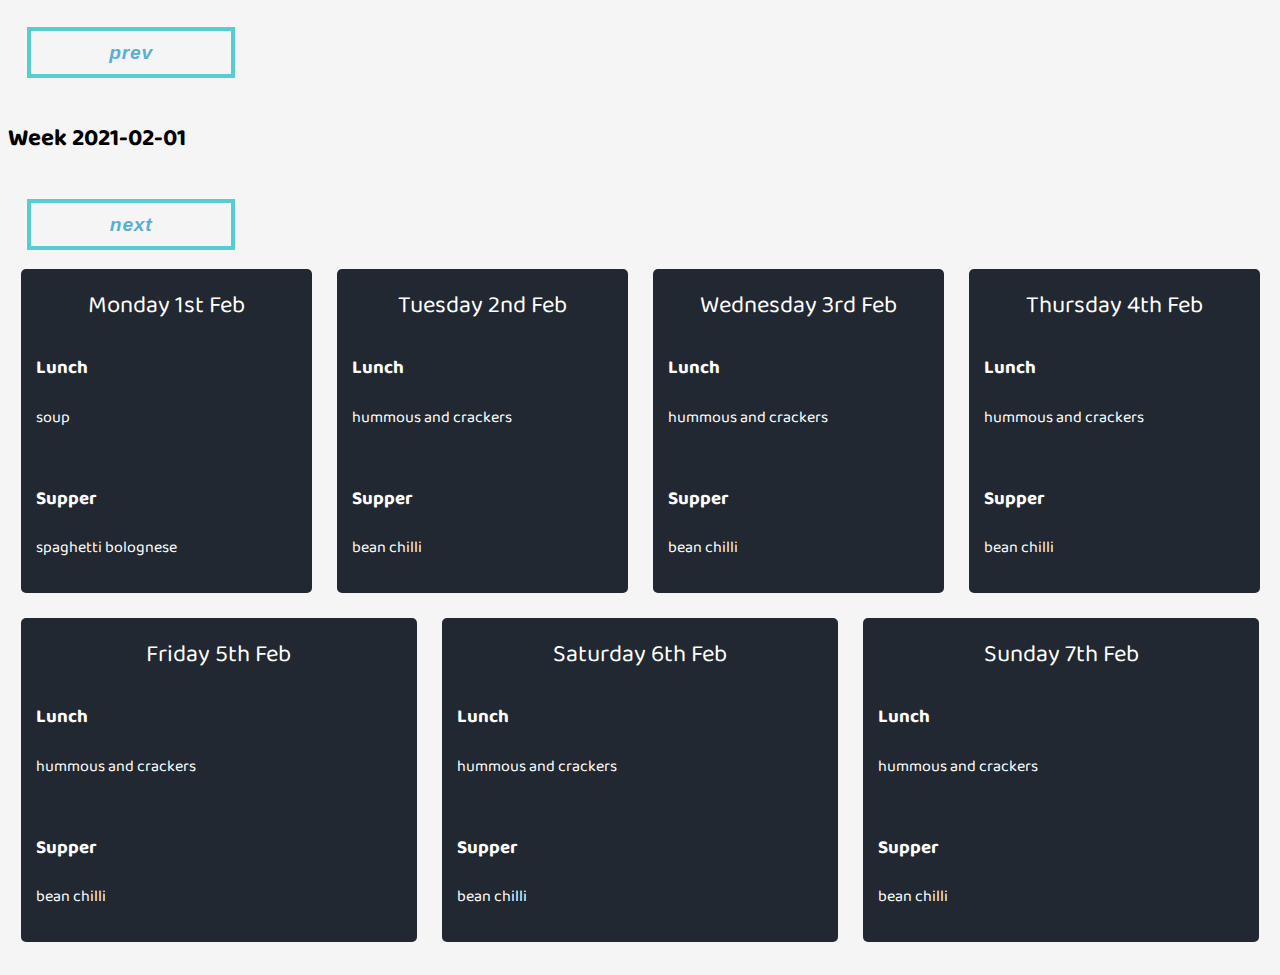
==== commit 595b847a: "working on page layout" ====
--- a/index.html
+++ b/index.html
@@ -2,118 +2,146 @@
 <html lang="en">
 
 <head>
-    <meta charset="utf-8">
-    <meta name="viewport" content="width=device-width, initial-scale=1, maximum-scale=1" />
-    <meta name="description" content="Traveling HTML5 Template" />
-    <meta name="author" content="Design Hooks" />
-    <link href="https://fonts.googleapis.com/css?family=Open+Sans:400,700|Raleway:400,700" rel="stylesheet" />
-    <link href="img/favicon.png" type="image/x-icon" rel="shortcut icon" />
-    <link href="css/screen.css" rel="stylesheet" />
+   <meta charset="utf-8">
+   <meta name="viewport" content="width=device-width, initial-scale=1, maximum-scale=1" />
+   <link href="img/favicon.png" type="image/x-icon" rel="shortcut icon" />
+   <link href="css/main.css" rel="stylesheet" />
 </head>
 
 <body class="home" id="page">
-    <!-- Header -->
-    <header class="main-header">
-    <div class="container">
-        <div class="header-content">
-            <a href="index.html">
-                <img src="img/site-identity.png" alt="site identity" />
-            </a>
+   <div class="container title">
+      <button class="btn draw-border"><i class="fa fa-prev">prev</i></button>
+      <h2>Week 2021-02-01</h2>
+      <button class="btn draw-border"><i class="fa fa-next">next</i></button>
+   </div>
+   <div class="container content">
+      <div class="card">
+         <div class="day-contents">
+            <p class="card__name">Monday 1st Feb</p>
+            <div class="meal">
+               <h3>Lunch</h3>
+               <p>soup</p>
+            </div>
+            <div class="meal">
+               <h3>Supper</h3>
+               <p>spaghetti bolognese</p>
+            </div>
+         </div>
+      </div>
+      <div class="card">
+         <div class="day-contents">
+            <p class="card__name">Tuesday 2nd Feb</p>
+            <div class="meal">
+               <h3>Lunch</h3>
+               <p>hummous and crackers</p>
+            </div>
+            <div class="meal">
+               <h3>Supper</h3>
+               <p>bean chilli</p>
+            </div>
+         </div>
+      </div>
+      <div class="card">
+         <div class="day-contents">
+            <p class="card__name">Wednesday 3rd Feb</p>
+            <div class="meal">
+               <h3>Lunch</h3>
+               <p>hummous and crackers</p>
+            </div>
+            <div class="meal">
+               <h3>Supper</h3>
+               <p>bean chilli</p>
+            </div>
+         </div>
+      </div>
+      <div class="card">
+         <div class="day-contents">
+            <p class="card__name">Thursday 4th Feb</p>
+            <div class="meal">
+               <h3>Lunch</h3>
+               <p>hummous and crackers</p>
+            </div>
+            <div class="meal">
+               <h3>Supper</h3>
+               <p>bean chilli</p>
+            </div>
+         </div>
+      </div>
+      <div class="card">
+         <div class="day-contents">
+            <p class="card__name">Friday 5th Feb</p>
+            <div class="meal">
+               <h3>Lunch</h3>
+               <p>hummous and crackers</p>
+            </div>
+            <div class="meal">
+               <h3>Supper</h3>
+               <p>bean chilli</p>
+            </div>
+         </div>
+      </div>
+      <div class="card">
+         <div class="day-contents">
+            <p class="card__name">Saturday 6th Feb</p>
+            <div class="meal">
+               <h3>Lunch</h3>
+               <p>hummous and crackers</p>
+            </div>
+            <div class="meal">
+               <h3>Supper</h3>
+               <p>bean chilli</p>
+            </div>
+         </div>
+      </div>
+      <div class="card">
+         <div class="day-contents">
+            <p class="card__name">Sunday 7th Feb</p>
+            <div class="meal">
+               <h3>Lunch</h3>
+               <p>hummous and crackers</p>
+            </div>
+            <div class="meal">
+               <h3>Supper</h3>
+               <p>bean chilli</p>
+            </div>
+         </div>
+      </div>
+      <!-- <div class="card">
+         <img
+            src="https://lh3.googleusercontent.com/pZwZJ5HIL5iKbA91UGMUIPR0VJWa3K0vOGzDZmY6wU3EJBUdfsby3VEyxU162XxTyOyP3D154tjkr-4Jgcx8lygYUR8eB-jVmld4dsHi1c-mE_A8jKccseAG7bdEwVrcuuk6ciNtSw=s170-no"
+            alt="Person" class="card__image">
+         <p class="card__name">Bianca Serrano</p>
+         <div class="grid-container">
 
-            <nav class="site-nav">
-                <ul class="clean-list site-links">
-                <li>
-                    <a href="#">Top Destinations</a>
-                </li>
-                <li>
-                    <a href="#">Add your boat</a>
-                </li>
-                </ul>
+            <div class="grid-child-posts">
+               902 Post
+            </div>
 
-                <a href="#" class="btn btn-outlined">Sign up</a>
-            </nav>
-        </div>
-    </div>
-    </header>
-    <div class="content-box">
-        <section id="app"></section>
-    </div>
+            <div class="grid-child-followers">
+               1300 Likes
+            </div>
 
-    <!-- Footer -->
-    <footer class="main-footer">
-        <div class="container">
-           <div class="row">
-              <div class="col-md-5">
-                 <div class="widget widget_links">
-                    <h5 class="widget-title">Top Locations</h5>
-                    <ul>
-                       <li><a href="#">Lorem impsum dolor</a></li>
-                       <li><a href="#">Sit amet consectetur</a></li>
-                       <li><a href="#">Adipisicing elit</a></li>
-                       <li><a href="#">Eiusmod tempor</a></li>
-                       <li><a href="#">incididunt ut labore</a></li>
-                    </ul>
-                 </div>
-              </div>
+         </div>
+         <ul class="social-icons">
+            <li><a href="#"><i class="fa fa-instagram"></i></a></li>
+            <li><a href="#"><i class="fa fa-twitter"></i></a></li>
+            <li><a href="#"><i class="fa fa-linkedin"></i></a></li>
+            <li><a href="#"><i class="fa fa-codepen"></i></a></li>
+         </ul>
+         <button class="btn draw-border">Follow</button>
+         <button class="btn draw-border">Message</button>
+      </div> -->
+   </div>
 
-              <div class="col-md-5">
-                 <div class="widget widget_links">
-                    <h5 class="widget-title">Featured Boats</h5>
-                    <ul>
-                       <li><a href="#">Lorem impsum dolor</a></li>
-                       <li><a href="#">Sit amet consectetur</a></li>
-                       <li><a href="#">Adipisicing elit</a></li>
-                       <li><a href="#">Eiusmod tempor</a></li>
-                    </ul>
-                 </div>
-              </div>
+   <div class="container">
+      <section id="app"></section>
+   </div>
 
-              <div class="col-md-9">
-                 <div class="widget widget_social">
-                    <h5 class="widget-title">Subscribe to our newsletter</h5>
-                    <form class="subscribe-form">
-                       <div class="input-line">
-                          <input type="text" name="subscribe-email" value="" placeholder="Your email address" />
-                       </div>
-                       <button type="button" name="subscribe-submit" class="btn btn-special no-icon">Subscribe</button>
-                    </form>
-
-                    <ul class="clean-list social-block">
-                       <li>
-                          <a href="#"><i class="icon-facebook"></i></a>
-                       </li>
-                       <li>
-                          <a href="#"><i class="icon-twitter"></i></a>
-                       </li>
-                       <li>
-                          <a href="#"><i class="icon-google-plus"></i></a>
-                       </li>
-                    </ul>
-                 </div>
-              </div>
-
-              <div class="col-md-5">
-                 <div class="widget widget_links">
-                    <h5 class="widget-title">Contact us</h5>
-                    <ul>
-                       <li><a href="#">Lorem impsum dolor</a></li>
-                       <li><a href="#">Sit amet consectetur</a></li>
-                       <li><a href="#">Adipisicing elit</a></li>
-                       <li><a href="#">Eiusmod tempor</a></li>
-                       <li><a href="#">incididunt ut labore</a></li>
-                    </ul>
-                 </div>
-              </div>
-           </div>
-        </div>
-     </footer>
-    <!-- Scripts -->
-    <script type="module">
-        import init from '/pkg/package.js';
-        init('/pkg/package_bg.wasm');
-    </script>
-    <script src="js/jquery.js"></script>
-    <script src="js/functions.js"></script>    
+   <!-- Scripts -->
+   <script type="module">
+      import init from '/pkg/package.js';
+      init('/pkg/package_bg.wasm');
+   </script>
 </body>
 
 </html>--- a/css/main.css
+++ b/css/main.css
@@ -0,0 +1,140 @@
+@import url("https://fonts.googleapis.com/css2?family=Baloo+Paaji+2:wght@400;500&display=swap");
+
+#page {
+    background-color: #f5f5f5;
+}
+
+.container {
+  display: grid;
+  flex-wrap: wrap;
+  background-color: #f5f5f5;
+  font-family: 'Baloo Paaji 2', cursive;
+}
+
+.content {
+    display: flex;
+    /* grid-gap: 25px; */
+    justify-content: center;
+    align-items: center;
+    /* height: 100vh; */
+}
+
+.title {
+    display: inline-block;
+}
+
+.day-contents {
+    flex-direction: row;
+    width: 100%;
+}
+
+.meal {
+    padding: 0 15px 15px;
+}
+
+.card {
+    margin: 0 12.5px 25px;
+    flex: 1;
+    background-color: #222831;
+    /* height: 37rem; */
+    border-radius: 5px;
+    display: flex;
+    flex-direction: column;
+    flex-wrap: wrap;
+    min-width: 275px;
+    align-items: center;
+    box-shadow: rgba(0, 0, 0, 0.7);
+    color: white;
+}
+
+.card__name {
+  margin-top: 15px;
+  font-size: 1.5em;
+  text-align: center;
+}
+
+.card__image {
+  height: 160px;
+  width: 160px;
+  border-radius: 50%;
+  border: 5px solid #272133;
+  margin-top: 20px;
+  box-shadow: 0 10px 50px rgba(235, 25, 110, 1);
+}
+
+.draw-border {
+  box-shadow: inset 0 0 0 4px #58cdd1;
+  color: #58afd1;
+  -webkit-transition: color 0.25s 0.0833333333s;
+  transition: color 0.25s 0.0833333333s;
+  position: relative;
+}
+
+.draw-border::before,
+.draw-border::after {
+  border: 0 solid transparent;
+  box-sizing: border-box;
+  content: '';
+  pointer-events: none;
+  position: absolute;
+  width: 0rem;
+  height: 0;
+  bottom: 0;
+  right: 0;
+}
+
+.draw-border::before {
+  border-bottom-width: 4px;
+  border-left-width: 4px;
+}
+
+.draw-border::after {
+  border-top-width: 4px;
+  border-right-width: 4px;
+}
+
+.draw-border:hover {
+  color: #ffe593;
+}
+
+.draw-border:hover::before,
+.draw-border:hover::after {
+  border-color: #eb196e;
+  -webkit-transition: border-color 0s, width 0.25s, height 0.25s;
+  transition: border-color 0s, width 0.25s, height 0.25s;
+  width: 100%;
+  height: 100%;
+}
+
+.draw-border:hover::before {
+  -webkit-transition-delay: 0s, 0s, 0.25s;
+  transition-delay: 0s, 0s, 0.25s;
+}
+
+.draw-border:hover::after {
+  -webkit-transition-delay: 0s, 0.25s, 0s;
+  transition-delay: 0s, 0.25s, 0s;
+}
+
+.btn {
+  background: none;
+  border: none;
+  cursor: pointer;
+  line-height: 1.5;
+  font: 700 1.2rem 'Roboto Slab', sans-serif;
+  padding: 0.75em 2em;
+  letter-spacing: 0.05rem;
+  margin: 1em;
+  width: 13rem;
+}
+
+.btn:focus {
+  outline: 2px dotted #55d7dc;
+}
+
+.grid-container {
+  display: grid;
+  grid-template-columns: 1fr 1fr;
+  grid-gap: 20px;
+  font-size: 1.2em;
+}
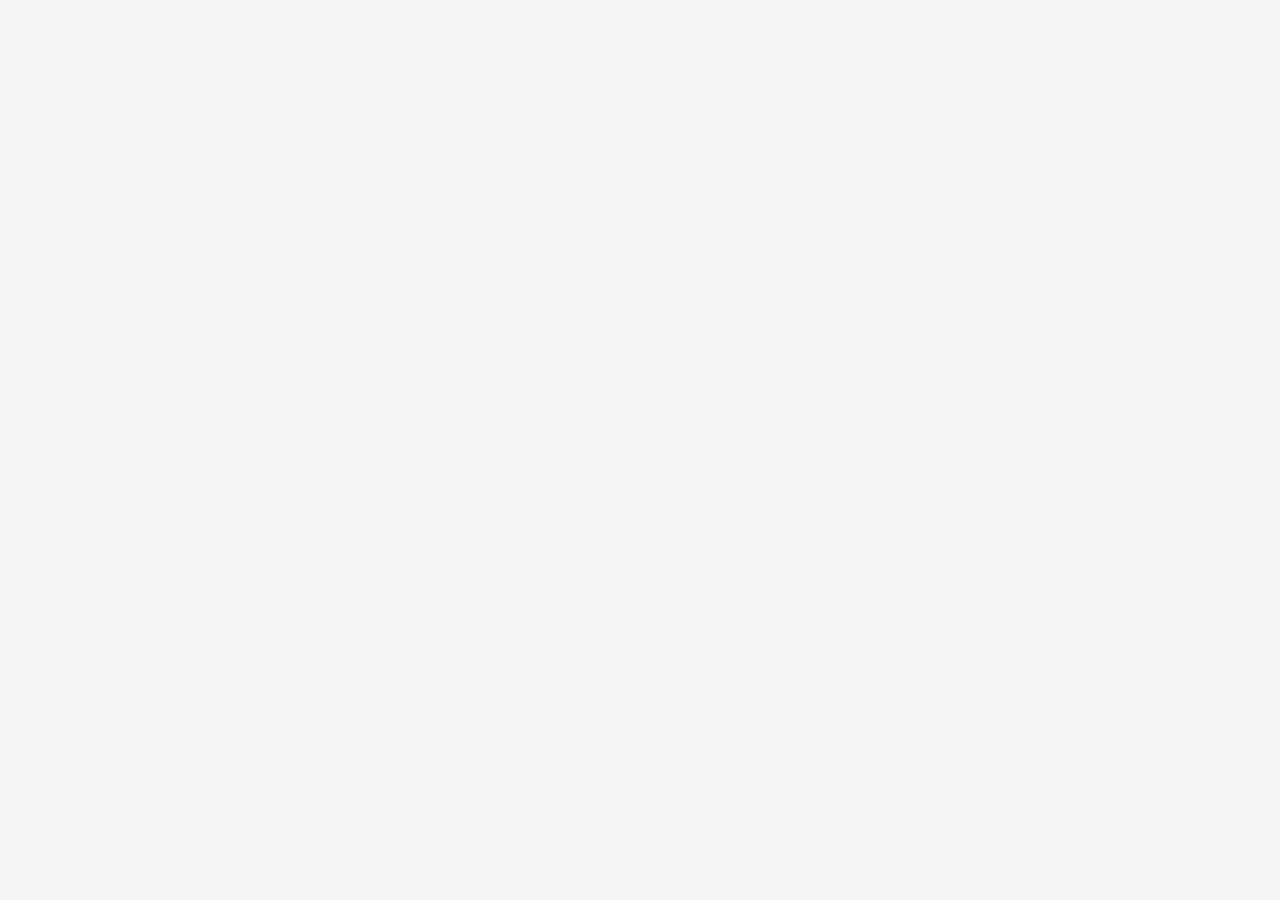
==== commit 69ade41f: "changing dates now working from hash path" ====
--- a/index.html
+++ b/index.html
@@ -9,13 +9,22 @@
 </head>
 
 <body class="home" id="page">
-   <div class="container title">
+   <div class="container content">
+      <section id="app"></section>
+   </div>
+
+   <!-- Scripts -->
+   <script type="module">
+      import init from '/pkg/package.js';
+      init('/pkg/package_bg.wasm');
+   </script>
+   <!-- <div class="container title">
       <button class="btn draw-border"><i class="fa fa-prev">prev</i></button>
       <h2>Week 2021-02-01</h2>
       <button class="btn draw-border"><i class="fa fa-next">next</i></button>
-   </div>
-   <div class="container content">
-      <div class="card">
+   </div> -->
+   <!-- <div class="container content"> -->
+      <!-- <div class="card">
          <div class="day-contents">
             <p class="card__name">Monday 1st Feb</p>
             <div class="meal">
@@ -105,7 +114,7 @@
                <p>bean chilli</p>
             </div>
          </div>
-      </div>
+      </div> -->
       <!-- <div class="card">
          <img
             src="https://lh3.googleusercontent.com/pZwZJ5HIL5iKbA91UGMUIPR0VJWa3K0vOGzDZmY6wU3EJBUdfsby3VEyxU162XxTyOyP3D154tjkr-4Jgcx8lygYUR8eB-jVmld4dsHi1c-mE_A8jKccseAG7bdEwVrcuuk6ciNtSw=s170-no"
@@ -131,17 +140,7 @@
          <button class="btn draw-border">Follow</button>
          <button class="btn draw-border">Message</button>
       </div> -->
-   </div>
-
-   <div class="container">
-      <section id="app"></section>
-   </div>
-
-   <!-- Scripts -->
-   <script type="module">
-      import init from '/pkg/package.js';
-      init('/pkg/package_bg.wasm');
-   </script>
+   <!-- </div> -->
 </body>
 
 </html>--- a/css/main.css
+++ b/css/main.css
@@ -2,6 +2,10 @@
 
 #page {
     background-color: #f5f5f5;
+}
+
+#app {
+  width: 100%;
 }
 
 .container {
@@ -19,8 +23,15 @@
     /* height: 100vh; */
 }
 
-.title {
-    display: inline-block;
+.menu-bar {
+  display: flex;
+  flex-wrap: nowrap;
+  justify-content: space-between;
+}
+
+.menu-body {
+  display: flex;
+  flex-wrap: wrap;
 }
 
 .day-contents {
@@ -29,8 +40,10 @@
 }
 
 .meal {
-    padding: 0 15px 15px;
+    padding: 0 15px;
+    border-top: #58afd1 4px solid;
 }
+
 
 .card {
     margin: 0 12.5px 25px;
@@ -47,10 +60,18 @@
     color: white;
 }
 
+.meal-list {
+  width: 100%;
+}
+
 .card__name {
   margin-top: 15px;
   font-size: 1.5em;
   text-align: center;
+}
+
+.today .card__name {
+  border-bottom: #eb196e 4px solid;
 }
 
 .card__image {
@@ -61,10 +82,20 @@
   margin-top: 20px;
   box-shadow: 0 10px 50px rgba(235, 25, 110, 1);
 }
+.item {
+  padding-top: 2em;
+}
+
+a.btn {
+  color: inherit;
+}
+
+a.btn, a.btn:hover, a.btn:active {
+  text-decoration: none;
+}
 
 .draw-border {
   box-shadow: inset 0 0 0 4px #58cdd1;
-  color: #58afd1;
   -webkit-transition: color 0.25s 0.0833333333s;
   transition: color 0.25s 0.0833333333s;
   position: relative;
@@ -94,7 +125,7 @@
 }
 
 .draw-border:hover {
-  color: #ffe593;
+  color: #58afd1;
 }
 
 .draw-border:hover::before,
@@ -114,6 +145,18 @@
 .draw-border:hover::after {
   -webkit-transition-delay: 0s, 0.25s, 0s;
   transition-delay: 0s, 0.25s, 0s;
+}
+
+.item.title {
+  background: none;
+  border: none;
+  line-height: 1.5;
+  font: 700 1.2rem 'Roboto Slab', sans-serif;
+  padding: 0.75em 2em;
+  letter-spacing: 0.05rem;
+  margin: 1em;
+  width: 13rem;
+  text-align: center;
 }
 
 .btn {
